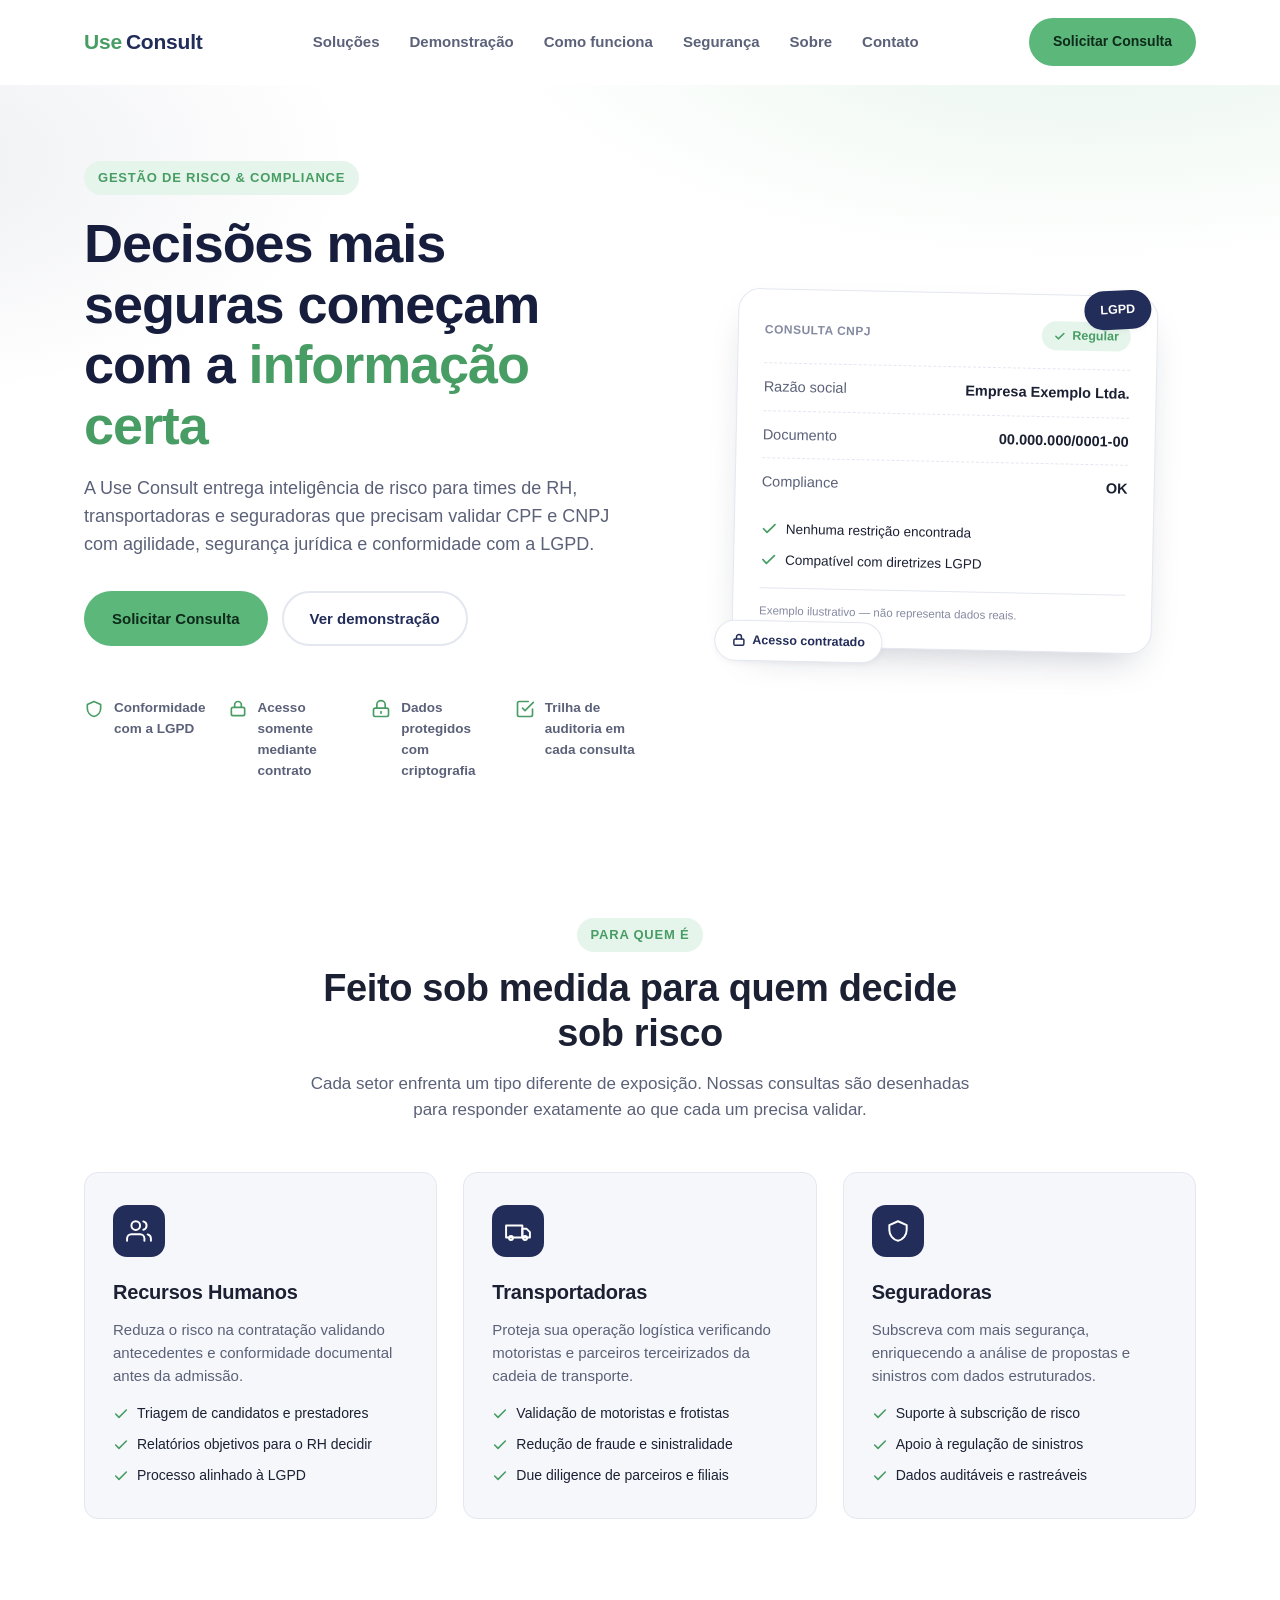
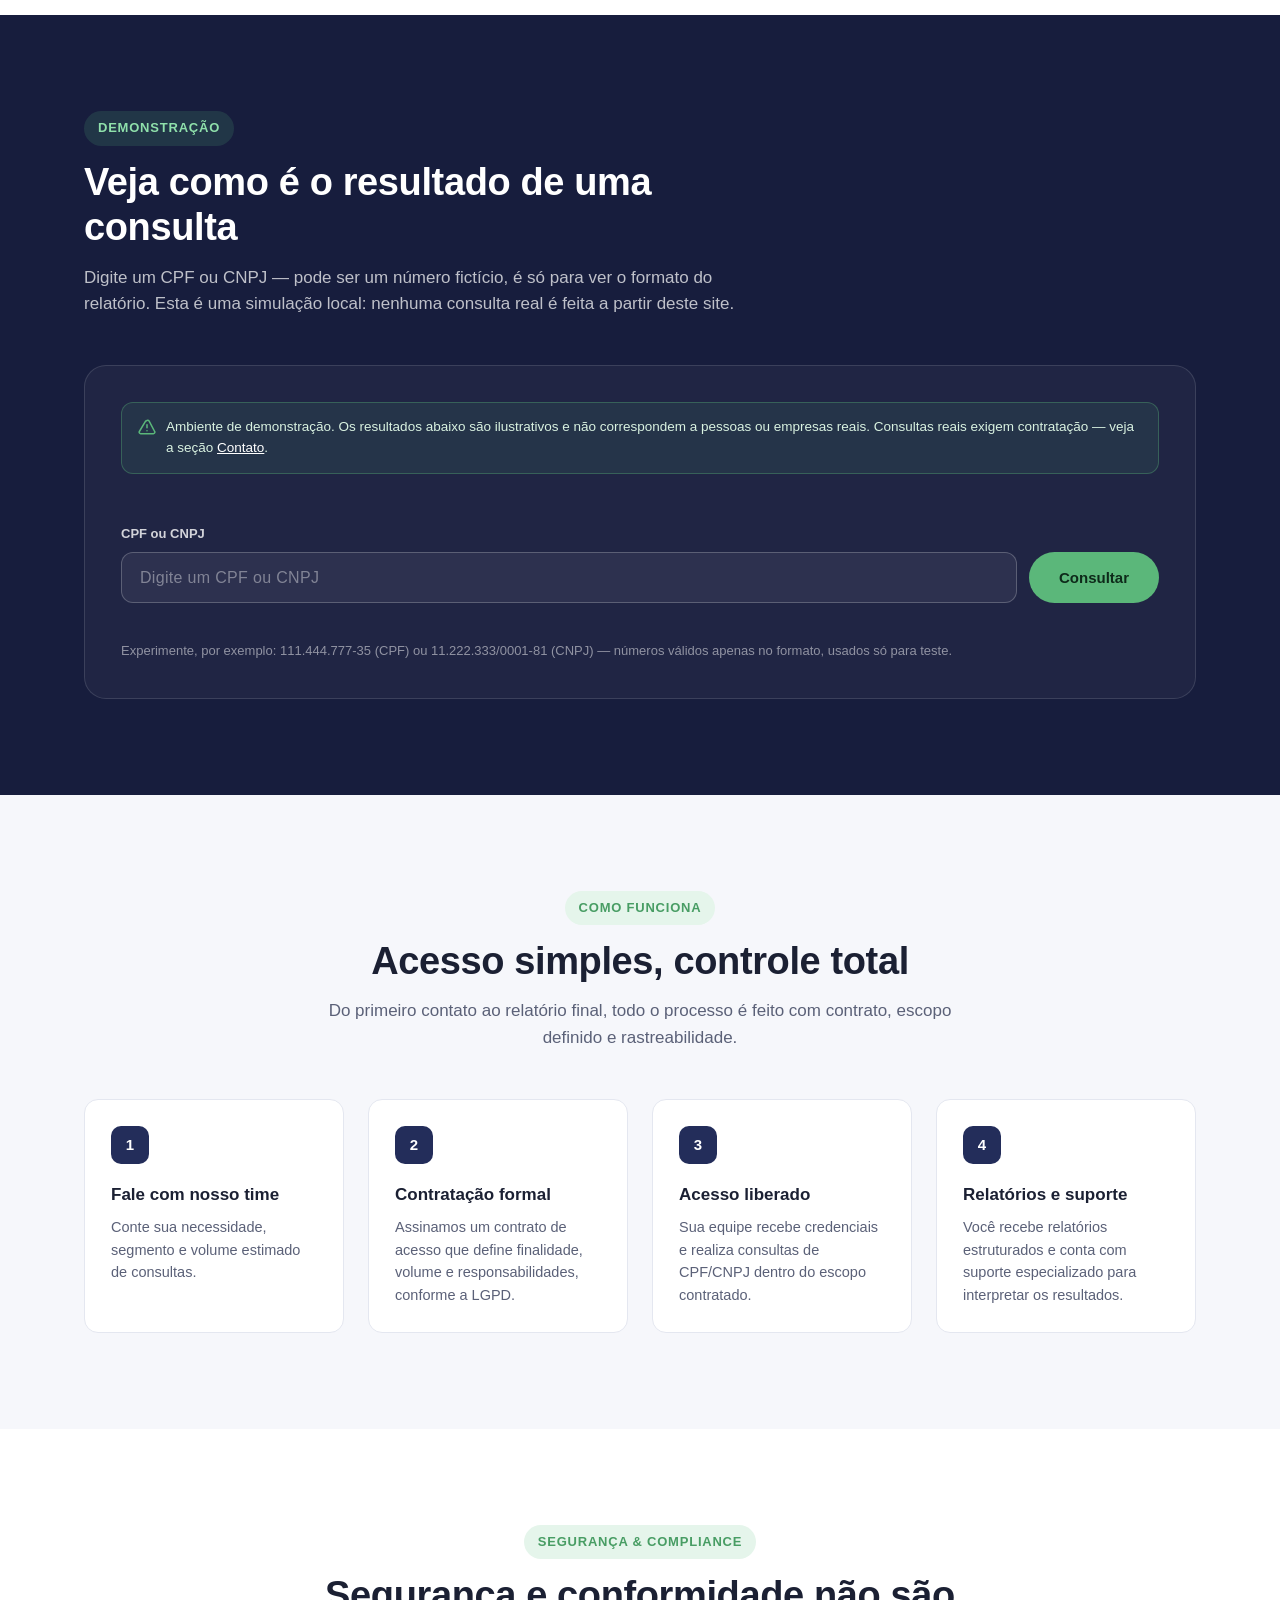
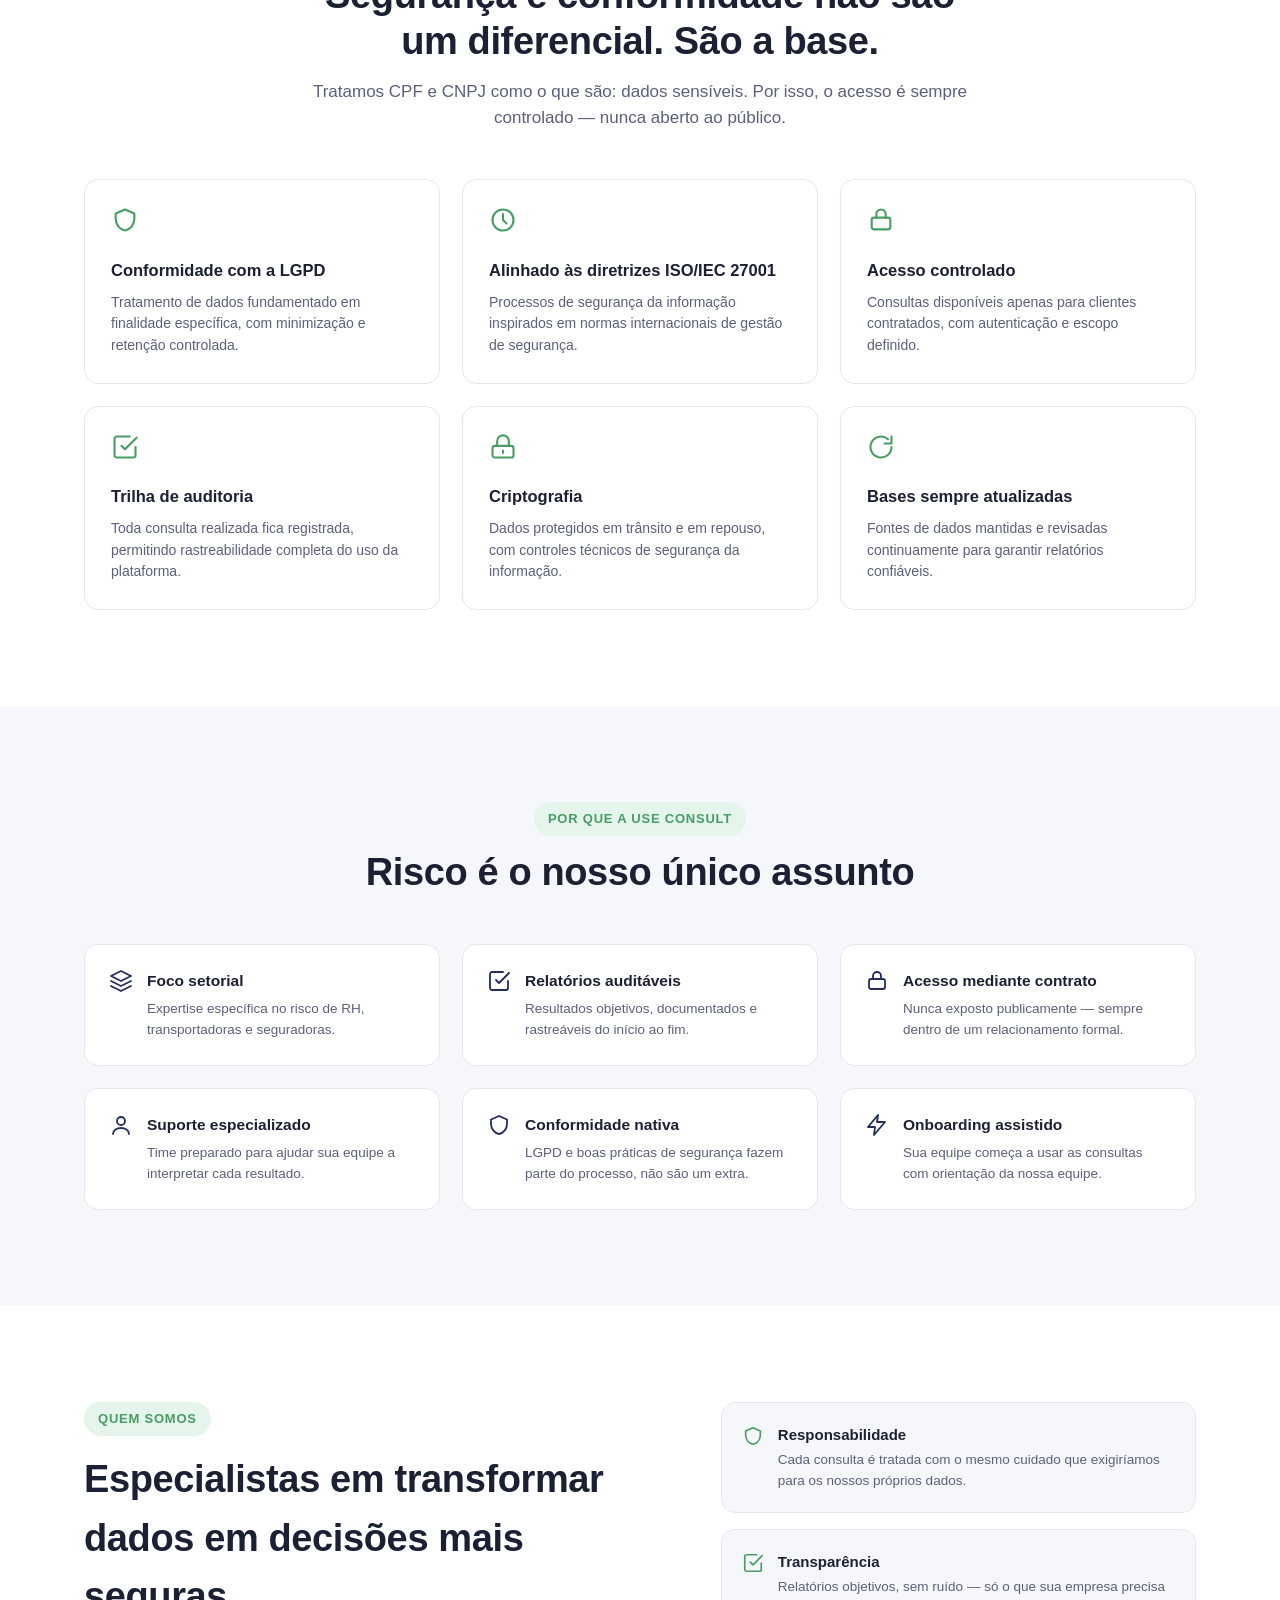
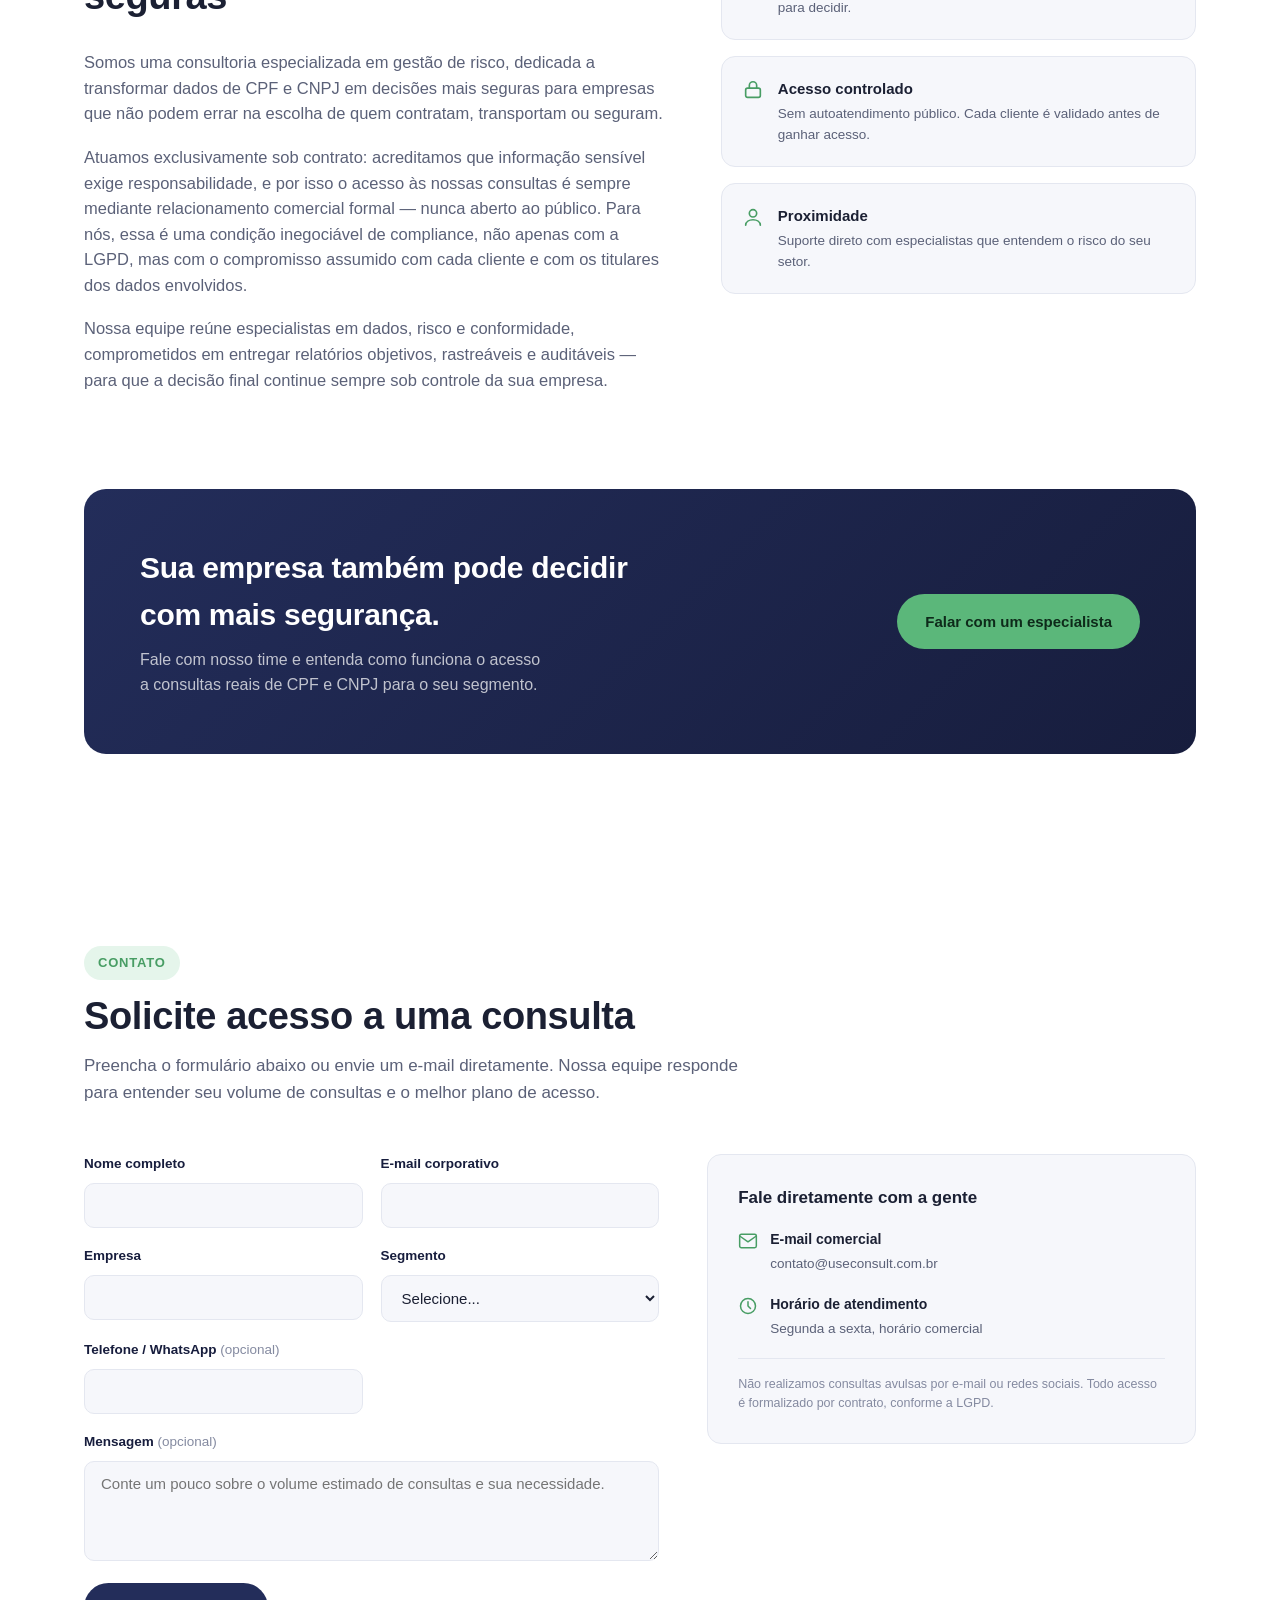
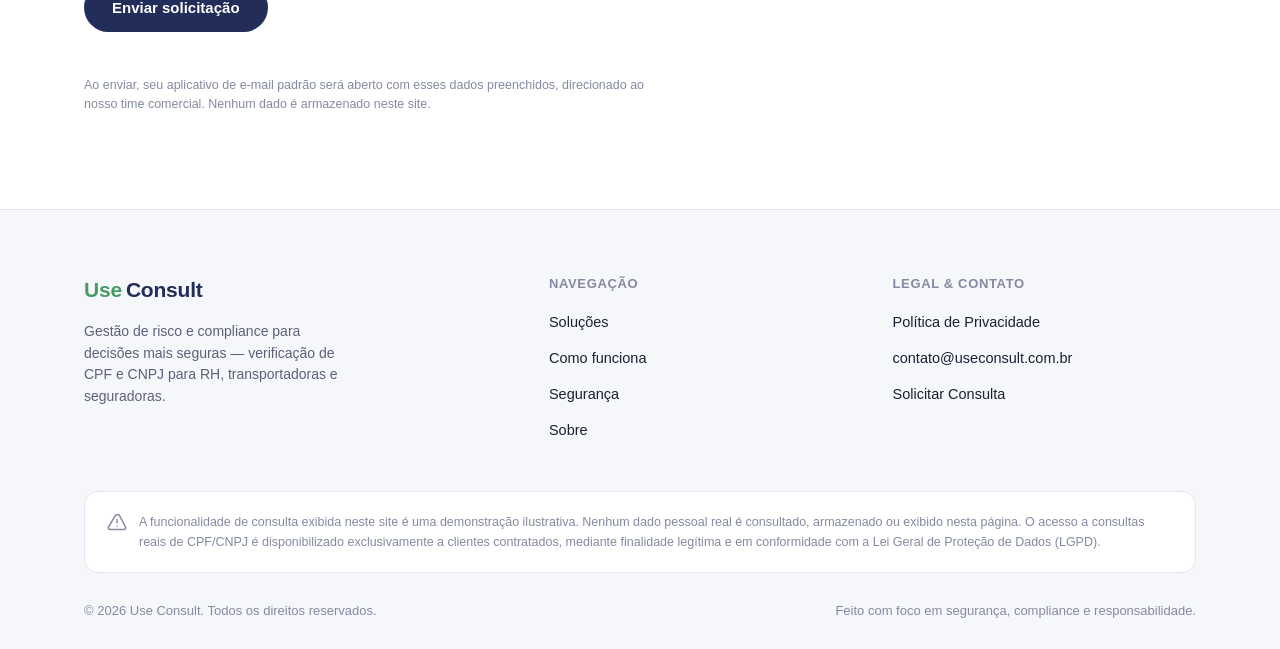
==== index.html @ 25b126d7 "Add Use Consult landing page (risk management / CPF-CNPJ compliance) Institutional landing page for " ====
<!doctype html>
<html lang="pt-BR">
<head>
<meta charset="UTF-8">
<meta name="viewport" content="width=device-width, initial-scale=1">
<title>Use Consult | Gestão de Risco e Compliance para RH, Seguradoras e Transportadoras</title>
<meta name="description" content="Consultoria especializada em gestão de risco: verificação de CPF e CNPJ com compliance e LGPD para Recursos Humanos, seguradoras e transportadoras. Acesso mediante contrato.">
<meta name="robots" content="index, follow">
<meta property="og:type" content="website">
<meta property="og:locale" content="pt_BR">
<meta property="og:site_name" content="Use Consult">
<meta property="og:title" content="Use Consult | Gestão de Risco e Compliance">
<meta property="og:description" content="Verificação de CPF e CNPJ com compliance e LGPD para Recursos Humanos, seguradoras e transportadoras. Acesso mediante contrato.">
<link rel="icon" type="image/svg+xml" href="public/logo.svg">
<link rel="alternate icon" href="public/favicon.ico">
<link rel="apple-touch-icon" href="public/logo.png">
<link rel="stylesheet" href="assets/css/style.css">
<script>
  // Precisa existir antes do <img class="logo-img"> ser parseado (o onerror
  // pode disparar durante o parsing do HTML, antes de assets/js/main.js carregar).
  function handleLogoError(img) {
    var fallback = img.getAttribute("data-fallback");
    if (fallback && !img.getAttribute("data-tried-fallback")) {
      img.setAttribute("data-tried-fallback", "1");
      img.src = fallback;
      return;
    }
    img.style.display = "none";
    var textLogo = img.nextElementSibling;
    if (textLogo) textLogo.style.display = "inline-flex";
  }
</script>
</head>
<body>
<a class="skip-link" href="#main">Pular para o conteúdo</a>

<header class="site-header">
  <div class="container header-inner">
    <a href="#top" class="logo" aria-label="Use Consult — página inicial">
      <img class="logo-img" src="public/logo.svg" alt="Use Consult"
           data-fallback="public/logo.png" onerror="handleLogoError(this)">
      <span class="logo-fallback-text"><span class="logo-text-use">Use</span> <span class="logo-text-consult">Consult</span></span>
    </a>

    <nav id="site-nav" class="site-nav" aria-label="Navegação principal">
      <ul>
        <li><a href="#solucoes">Soluções</a></li>
        <li><a href="#demonstracao">Demonstração</a></li>
        <li><a href="#como-funciona">Como funciona</a></li>
        <li><a href="#seguranca">Segurança</a></li>
        <li><a href="#sobre">Sobre</a></li>
        <li><a href="#contato">Contato</a></li>
      </ul>
    </nav>

    <div class="header-actions">
      <a href="#contato" class="btn btn-primary"><span class="btn-primary-label">Solicitar Consulta</span></a>
      <button class="nav-toggle" id="nav-toggle" aria-label="Abrir menu" aria-expanded="false" aria-controls="site-nav">
        <svg class="icon-open" viewBox="0 0 24 24" fill="none" stroke="currentColor" stroke-width="2" stroke-linecap="round"><path d="M4 6h16M4 12h16M4 18h16"/></svg>
        <svg class="icon-close" viewBox="0 0 24 24" fill="none" stroke="currentColor" stroke-width="2" stroke-linecap="round"><path d="M6 6l12 12M18 6 6 18"/></svg>
      </button>
    </div>
  </div>
</header>

<main id="main">

  <!-- ============================= HERO ============================= -->
  <section class="hero" id="top">
    <div class="container hero-grid">
      <div>
        <span class="eyebrow">Gestão de Risco &amp; Compliance</span>
        <h1>Decisões mais seguras começam com a <em>informação certa</em></h1>
        <p class="lede">A Use Consult entrega inteligência de risco para times de RH, transportadoras e seguradoras que precisam validar CPF e CNPJ com agilidade, segurança jurídica e conformidade com a LGPD.</p>
        <div class="hero-actions">
          <a href="#contato" class="btn btn-primary">Solicitar Consulta</a>
          <a href="#demonstracao" class="btn btn-outline">Ver demonstração</a>
        </div>

        <div class="trust-strip">
          <div class="trust-item">
            <svg viewBox="0 0 24 24" fill="none" stroke="currentColor" stroke-width="2" stroke-linecap="round" stroke-linejoin="round"><path d="M12 3 4 6.5V11c0 4.8 3.2 8.9 8 10 4.8-1.1 8-5.2 8-10V6.5L12 3Z"/></svg>
            <span>Conformidade com a LGPD</span>
          </div>
          <div class="trust-item">
            <svg viewBox="0 0 24 24" fill="none" stroke="currentColor" stroke-width="2" stroke-linecap="round" stroke-linejoin="round"><rect x="4" y="10" width="16" height="10" rx="2"/><path d="M8 10V7a4 4 0 0 1 8 0v3"/></svg>
            <span>Acesso somente mediante contrato</span>
          </div>
          <div class="trust-item">
            <svg viewBox="0 0 24 24" fill="none" stroke="currentColor" stroke-width="2" stroke-linecap="round" stroke-linejoin="round"><rect x="3" y="11" width="18" height="10" rx="2"/><path d="M7 11V7a5 5 0 0 1 10 0v4M12 15v2"/></svg>
            <span>Dados protegidos com criptografia</span>
          </div>
          <div class="trust-item">
            <svg viewBox="0 0 24 24" fill="none" stroke="currentColor" stroke-width="2" stroke-linecap="round" stroke-linejoin="round"><path d="M9 11l3 3L22 4"/><path d="M21 12v7a2 2 0 0 1-2 2H5a2 2 0 0 1-2-2V5a2 2 0 0 1 2-2h11"/></svg>
            <span>Trilha de auditoria em cada consulta</span>
          </div>
        </div>
      </div>

      <div class="hero-visual">
        <div class="mock-card">
          <span class="mock-chip mock-chip--lgpd">LGPD</span>
          <div class="mock-card__head">
            <span class="mock-card__tag">Consulta CNPJ</span>
            <span class="mock-badge">
              <svg viewBox="0 0 24 24" width="12" height="12" fill="none" stroke="currentColor" stroke-width="3" stroke-linecap="round" stroke-linejoin="round"><path d="M20 6 9 17l-5-5"/></svg>
              Regular
            </span>
          </div>
          <div class="mock-card__row"><span>Razão social</span><span>Empresa Exemplo Ltda.</span></div>
          <div class="mock-card__row"><span>Documento</span><span>00.000.000/0001-00</span></div>
          <div class="mock-card__row"><span>Compliance</span><span>OK</span></div>
          <div class="mock-card__checks">
            <div class="mock-check">
              <svg viewBox="0 0 24 24" fill="none" stroke="currentColor" stroke-width="2.4" stroke-linecap="round" stroke-linejoin="round"><path d="M20 6 9 17l-5-5"/></svg>
              Nenhuma restrição encontrada
            </div>
            <div class="mock-check">
              <svg viewBox="0 0 24 24" fill="none" stroke="currentColor" stroke-width="2.4" stroke-linecap="round" stroke-linejoin="round"><path d="M20 6 9 17l-5-5"/></svg>
              Compatível com diretrizes LGPD
            </div>
          </div>
          <div class="mock-card__foot">Exemplo ilustrativo — não representa dados reais.</div>
          <span class="mock-chip mock-chip--lock">
            <svg viewBox="0 0 24 24" fill="none" stroke="currentColor" stroke-width="2.4" stroke-linecap="round" stroke-linejoin="round"><rect x="4" y="10" width="16" height="10" rx="2"/><path d="M8 10V7a4 4 0 0 1 8 0v3"/></svg>
            Acesso contratado
          </span>
        </div>
      </div>
    </div>
  </section>

  <!-- ============================= SEGMENTOS ============================= -->
  <section class="segments section-pad" id="solucoes">
    <div class="container">
      <div class="section-head center reveal">
        <span class="eyebrow">Para quem é</span>
        <h2>Feito sob medida para quem decide sob risco</h2>
        <p>Cada setor enfrenta um tipo diferente de exposição. Nossas consultas são desenhadas para responder exatamente ao que cada um precisa validar.</p>
      </div>

      <div class="segments-grid">
        <article class="segment-card reveal">
          <div class="segment-icon">
            <svg viewBox="0 0 24 24" fill="none" stroke="currentColor" stroke-width="1.8" stroke-linecap="round" stroke-linejoin="round"><path d="M17 21v-2a4 4 0 0 0-4-4H5a4 4 0 0 0-4 4v2"/><circle cx="9" cy="7" r="4"/><path d="M23 21v-2a4 4 0 0 0-3-3.87"/><path d="M16 3.13a4 4 0 0 1 0 7.75"/></svg>
          </div>
          <h3>Recursos Humanos</h3>
          <p>Reduza o risco na contratação validando antecedentes e conformidade documental antes da admissão.</p>
          <ul>
            <li><svg viewBox="0 0 24 24" fill="none" stroke="currentColor" stroke-width="2.4" stroke-linecap="round" stroke-linejoin="round"><path d="M20 6 9 17l-5-5"/></svg>Triagem de candidatos e prestadores</li>
            <li><svg viewBox="0 0 24 24" fill="none" stroke="currentColor" stroke-width="2.4" stroke-linecap="round" stroke-linejoin="round"><path d="M20 6 9 17l-5-5"/></svg>Relatórios objetivos para o RH decidir</li>
            <li><svg viewBox="0 0 24 24" fill="none" stroke="currentColor" stroke-width="2.4" stroke-linecap="round" stroke-linejoin="round"><path d="M20 6 9 17l-5-5"/></svg>Processo alinhado à LGPD</li>
          </ul>
        </article>

        <article class="segment-card reveal">
          <div class="segment-icon">
            <svg viewBox="0 0 24 24" fill="none" stroke="currentColor" stroke-width="1.8" stroke-linecap="round" stroke-linejoin="round"><rect x="1" y="7" width="15" height="11"/><path d="M16 10h4l3 3v5h-7z"/><circle cx="5.5" cy="18.5" r="1.8"/><circle cx="18.5" cy="18.5" r="1.8"/></svg>
          </div>
          <h3>Transportadoras</h3>
          <p>Proteja sua operação logística verificando motoristas e parceiros terceirizados da cadeia de transporte.</p>
          <ul>
            <li><svg viewBox="0 0 24 24" fill="none" stroke="currentColor" stroke-width="2.4" stroke-linecap="round" stroke-linejoin="round"><path d="M20 6 9 17l-5-5"/></svg>Validação de motoristas e frotistas</li>
            <li><svg viewBox="0 0 24 24" fill="none" stroke="currentColor" stroke-width="2.4" stroke-linecap="round" stroke-linejoin="round"><path d="M20 6 9 17l-5-5"/></svg>Redução de fraude e sinistralidade</li>
            <li><svg viewBox="0 0 24 24" fill="none" stroke="currentColor" stroke-width="2.4" stroke-linecap="round" stroke-linejoin="round"><path d="M20 6 9 17l-5-5"/></svg>Due diligence de parceiros e filiais</li>
          </ul>
        </article>

        <article class="segment-card reveal">
          <div class="segment-icon">
            <svg viewBox="0 0 24 24" fill="none" stroke="currentColor" stroke-width="1.8" stroke-linecap="round" stroke-linejoin="round"><path d="M12 3 4 6.5V11c0 4.8 3.2 8.9 8 10 4.8-1.1 8-5.2 8-10V6.5L12 3Z"/></svg>
          </div>
          <h3>Seguradoras</h3>
          <p>Subscreva com mais segurança, enriquecendo a análise de propostas e sinistros com dados estruturados.</p>
          <ul>
            <li><svg viewBox="0 0 24 24" fill="none" stroke="currentColor" stroke-width="2.4" stroke-linecap="round" stroke-linejoin="round"><path d="M20 6 9 17l-5-5"/></svg>Suporte à subscrição de risco</li>
            <li><svg viewBox="0 0 24 24" fill="none" stroke="currentColor" stroke-width="2.4" stroke-linecap="round" stroke-linejoin="round"><path d="M20 6 9 17l-5-5"/></svg>Apoio à regulação de sinistros</li>
            <li><svg viewBox="0 0 24 24" fill="none" stroke="currentColor" stroke-width="2.4" stroke-linecap="round" stroke-linejoin="round"><path d="M20 6 9 17l-5-5"/></svg>Dados auditáveis e rastreáveis</li>
          </ul>
        </article>
      </div>
    </div>
  </section>

  <!-- ============================= DEMONSTRAÇÃO ============================= -->
  <section class="demo section-pad" id="demonstracao">
    <div class="container">
      <div class="section-head reveal">
        <span class="eyebrow">Demonstração</span>
        <h2>Veja como é o resultado de uma consulta</h2>
        <p>Digite um CPF ou CNPJ — pode ser um número fictício, é só para ver o formato do relatório. Esta é uma simulação local: nenhuma consulta real é feita a partir deste site.</p>
      </div>

      <div class="demo-panel reveal">
        <div class="demo-banner">
          <svg viewBox="0 0 24 24" fill="none" stroke="currentColor" stroke-width="2" stroke-linecap="round" stroke-linejoin="round"><path d="M12 9v4M12 17h.01"/><path d="M10.3 3.86 1.82 18a2 2 0 0 0 1.71 3h16.94a2 2 0 0 0 1.71-3L14.7 3.86a2 2 0 0 0-3.4 0Z"/></svg>
          <span>Ambiente de demonstração. Os resultados abaixo são ilustrativos e não correspondem a pessoas ou empresas reais. Consultas reais exigem contratação — veja a seção <a href="#contato" style="color:#fff;text-decoration:underline;">Contato</a>.</span>
        </div>

        <form class="demo-form" id="demo-form" novalidate>
          <div class="demo-field" style="flex:1 1 100%;">
            <label for="demo-input">CPF ou CNPJ</label>
            <div class="demo-input-row">
              <input type="text" id="demo-input" name="documento" inputmode="numeric" autocomplete="off"
                     placeholder="Digite um CPF ou CNPJ" maxlength="18" aria-describedby="demo-error">
              <button type="submit" class="btn btn-primary">Consultar</button>
            </div>
            <p class="demo-error" id="demo-error" role="alert"></p>
            <p class="demo-hint">Experimente, por exemplo: 111.444.777-35 (CPF) ou 11.222.333/0001-81 (CNPJ) — números válidos apenas no formato, usados só para teste.</p>
          </div>
        </form>

        <div class="demo-result" id="demo-result" aria-live="polite"></div>
      </div>
    </div>
  </section>

  <!-- ============================= COMO FUNCIONA ============================= -->
  <section class="how section-pad" id="como-funciona">
    <div class="container">
      <div class="section-head center reveal">
        <span class="eyebrow">Como funciona</span>
        <h2>Acesso simples, controle total</h2>
        <p>Do primeiro contato ao relatório final, todo o processo é feito com contrato, escopo definido e rastreabilidade.</p>
      </div>

      <div class="how-grid">
        <div class="how-step reveal">
          <div class="how-step__num">1</div>
          <h3>Fale com nosso time</h3>
          <p>Conte sua necessidade, segmento e volume estimado de consultas.</p>
        </div>
        <div class="how-step reveal">
          <div class="how-step__num">2</div>
          <h3>Contratação formal</h3>
          <p>Assinamos um contrato de acesso que define finalidade, volume e responsabilidades, conforme a LGPD.</p>
        </div>
        <div class="how-step reveal">
          <div class="how-step__num">3</div>
          <h3>Acesso liberado</h3>
          <p>Sua equipe recebe credenciais e realiza consultas de CPF/CNPJ dentro do escopo contratado.</p>
        </div>
        <div class="how-step reveal">
          <div class="how-step__num">4</div>
          <h3>Relatórios e suporte</h3>
          <p>Você recebe relatórios estruturados e conta com suporte especializado para interpretar os resultados.</p>
        </div>
      </div>
    </div>
  </section>

  <!-- ============================= SEGURANÇA ============================= -->
  <section class="section-pad" id="seguranca">
    <div class="container">
      <div class="section-head center reveal">
        <span class="eyebrow">Segurança &amp; Compliance</span>
        <h2>Segurança e conformidade não são um diferencial. São a base.</h2>
        <p>Tratamos CPF e CNPJ como o que são: dados sensíveis. Por isso, o acesso é sempre controlado — nunca aberto ao público.</p>
      </div>

      <div class="security-grid">
        <div class="security-card reveal">
          <svg viewBox="0 0 24 24" fill="none" stroke="currentColor" stroke-width="1.8" stroke-linecap="round" stroke-linejoin="round"><path d="M12 3 4 6.5V11c0 4.8 3.2 8.9 8 10 4.8-1.1 8-5.2 8-10V6.5L12 3Z"/></svg>
          <h3>Conformidade com a LGPD</h3>
          <p>Tratamento de dados fundamentado em finalidade específica, com minimização e retenção controlada.</p>
        </div>
        <div class="security-card reveal">
          <svg viewBox="0 0 24 24" fill="none" stroke="currentColor" stroke-width="1.8" stroke-linecap="round" stroke-linejoin="round"><circle cx="12" cy="12" r="9"/><path d="M12 7v5l3 3"/></svg>
          <h3>Alinhado às diretrizes ISO/IEC 27001</h3>
          <p>Processos de segurança da informação inspirados em normas internacionais de gestão de segurança.</p>
        </div>
        <div class="security-card reveal">
          <svg viewBox="0 0 24 24" fill="none" stroke="currentColor" stroke-width="1.8" stroke-linecap="round" stroke-linejoin="round"><rect x="4" y="10" width="16" height="10" rx="2"/><path d="M8 10V7a4 4 0 0 1 8 0v3"/></svg>
          <h3>Acesso controlado</h3>
          <p>Consultas disponíveis apenas para clientes contratados, com autenticação e escopo definido.</p>
        </div>
        <div class="security-card reveal">
          <svg viewBox="0 0 24 24" fill="none" stroke="currentColor" stroke-width="1.8" stroke-linecap="round" stroke-linejoin="round"><path d="M9 11l3 3L22 4"/><path d="M21 12v7a2 2 0 0 1-2 2H5a2 2 0 0 1-2-2V5a2 2 0 0 1 2-2h11"/></svg>
          <h3>Trilha de auditoria</h3>
          <p>Toda consulta realizada fica registrada, permitindo rastreabilidade completa do uso da plataforma.</p>
        </div>
        <div class="security-card reveal">
          <svg viewBox="0 0 24 24" fill="none" stroke="currentColor" stroke-width="1.8" stroke-linecap="round" stroke-linejoin="round"><rect x="3" y="11" width="18" height="10" rx="2"/><path d="M7 11V7a5 5 0 0 1 10 0v4M12 15v2"/></svg>
          <h3>Criptografia</h3>
          <p>Dados protegidos em trânsito e em repouso, com controles técnicos de segurança da informação.</p>
        </div>
        <div class="security-card reveal">
          <svg viewBox="0 0 24 24" fill="none" stroke="currentColor" stroke-width="1.8" stroke-linecap="round" stroke-linejoin="round"><path d="M21 12a9 9 0 1 1-3-6.7"/><path d="M21 3v6h-6"/></svg>
          <h3>Bases sempre atualizadas</h3>
          <p>Fontes de dados mantidas e revisadas continuamente para garantir relatórios confiáveis.</p>
        </div>
      </div>
    </div>
  </section>

  <!-- ============================= DIFERENCIAIS ============================= -->
  <section class="why section-pad" id="diferenciais">
    <div class="container">
      <div class="section-head center reveal">
        <span class="eyebrow">Por que a Use Consult</span>
        <h2>Risco é o nosso único assunto</h2>
      </div>

      <div class="why-grid">
        <div class="why-card reveal">
          <svg viewBox="0 0 24 24" fill="none" stroke="currentColor" stroke-width="1.8" stroke-linecap="round" stroke-linejoin="round"><path d="M12 2 2 7l10 5 10-5-10-5Z"/><path d="M2 17l10 5 10-5M2 12l10 5 10-5"/></svg>
          <div><h3>Foco setorial</h3><p>Expertise específica no risco de RH, transportadoras e seguradoras.</p></div>
        </div>
        <div class="why-card reveal">
          <svg viewBox="0 0 24 24" fill="none" stroke="currentColor" stroke-width="1.8" stroke-linecap="round" stroke-linejoin="round"><path d="M9 11l3 3L22 4"/><path d="M21 12v7a2 2 0 0 1-2 2H5a2 2 0 0 1-2-2V5a2 2 0 0 1 2-2h11"/></svg>
          <div><h3>Relatórios auditáveis</h3><p>Resultados objetivos, documentados e rastreáveis do início ao fim.</p></div>
        </div>
        <div class="why-card reveal">
          <svg viewBox="0 0 24 24" fill="none" stroke="currentColor" stroke-width="1.8" stroke-linecap="round" stroke-linejoin="round"><rect x="4" y="10" width="16" height="10" rx="2"/><path d="M8 10V7a4 4 0 0 1 8 0v3"/></svg>
          <div><h3>Acesso mediante contrato</h3><p>Nunca exposto publicamente — sempre dentro de um relacionamento formal.</p></div>
        </div>
        <div class="why-card reveal">
          <svg viewBox="0 0 24 24" fill="none" stroke="currentColor" stroke-width="1.8" stroke-linecap="round" stroke-linejoin="round"><circle cx="12" cy="8" r="4"/><path d="M4 21c0-4 4-6 8-6s8 2 8 6"/></svg>
          <div><h3>Suporte especializado</h3><p>Time preparado para ajudar sua equipe a interpretar cada resultado.</p></div>
        </div>
        <div class="why-card reveal">
          <svg viewBox="0 0 24 24" fill="none" stroke="currentColor" stroke-width="1.8" stroke-linecap="round" stroke-linejoin="round"><path d="M12 3 4 6.5V11c0 4.8 3.2 8.9 8 10 4.8-1.1 8-5.2 8-10V6.5L12 3Z"/></svg>
          <div><h3>Conformidade nativa</h3><p>LGPD e boas práticas de segurança fazem parte do processo, não são um extra.</p></div>
        </div>
        <div class="why-card reveal">
          <svg viewBox="0 0 24 24" fill="none" stroke="currentColor" stroke-width="1.8" stroke-linecap="round" stroke-linejoin="round"><path d="M13 2 3 14h7l-1 8 11-13h-8l1-7Z"/></svg>
          <div><h3>Onboarding assistido</h3><p>Sua equipe começa a usar as consultas com orientação da nossa equipe.</p></div>
        </div>
      </div>
    </div>
  </section>

  <!-- ============================= QUEM SOMOS ============================= -->
  <section class="section-pad" id="sobre">
    <div class="container about-grid">
      <div class="reveal">
        <span class="eyebrow">Quem somos</span>
        <h2 style="font-size:clamp(28px,3.4vw,38px);margin:14px 0 24px;letter-spacing:-0.01em;">Especialistas em transformar dados em decisões mais seguras</h2>
        <div class="about-copy">
          <p>Somos uma consultoria especializada em gestão de risco, dedicada a transformar dados de CPF e CNPJ em decisões mais seguras para empresas que não podem errar na escolha de quem contratam, transportam ou seguram.</p>
          <p>Atuamos exclusivamente sob contrato: acreditamos que informação sensível exige responsabilidade, e por isso o acesso às nossas consultas é sempre mediante relacionamento comercial formal — nunca aberto ao público. Para nós, essa é uma condição inegociável de compliance, não apenas com a LGPD, mas com o compromisso assumido com cada cliente e com os titulares dos dados envolvidos.</p>
          <p>Nossa equipe reúne especialistas em dados, risco e conformidade, comprometidos em entregar relatórios objetivos, rastreáveis e auditáveis — para que a decisão final continue sempre sob controle da sua empresa.</p>
        </div>
      </div>

      <div class="about-values reveal">
        <div class="value-item">
          <svg viewBox="0 0 24 24" fill="none" stroke="currentColor" stroke-width="1.8" stroke-linecap="round" stroke-linejoin="round"><path d="M12 3 4 6.5V11c0 4.8 3.2 8.9 8 10 4.8-1.1 8-5.2 8-10V6.5L12 3Z"/></svg>
          <div><h4>Responsabilidade</h4><p>Cada consulta é tratada com o mesmo cuidado que exigiríamos para os nossos próprios dados.</p></div>
        </div>
        <div class="value-item">
          <svg viewBox="0 0 24 24" fill="none" stroke="currentColor" stroke-width="1.8" stroke-linecap="round" stroke-linejoin="round"><path d="M9 11l3 3L22 4"/><path d="M21 12v7a2 2 0 0 1-2 2H5a2 2 0 0 1-2-2V5a2 2 0 0 1 2-2h11"/></svg>
          <div><h4>Transparência</h4><p>Relatórios objetivos, sem ruído — só o que sua empresa precisa para decidir.</p></div>
        </div>
        <div class="value-item">
          <svg viewBox="0 0 24 24" fill="none" stroke="currentColor" stroke-width="1.8" stroke-linecap="round" stroke-linejoin="round"><rect x="4" y="10" width="16" height="10" rx="2"/><path d="M8 10V7a4 4 0 0 1 8 0v3"/></svg>
          <div><h4>Acesso controlado</h4><p>Sem autoatendimento público. Cada cliente é validado antes de ganhar acesso.</p></div>
        </div>
        <div class="value-item">
          <svg viewBox="0 0 24 24" fill="none" stroke="currentColor" stroke-width="1.8" stroke-linecap="round" stroke-linejoin="round"><circle cx="12" cy="8" r="4"/><path d="M4 21c0-4 4-6 8-6s8 2 8 6"/></svg>
          <div><h4>Proximidade</h4><p>Suporte direto com especialistas que entendem o risco do seu setor.</p></div>
        </div>
      </div>
    </div>
  </section>

  <!-- ============================= CTA BANNER ============================= -->
  <section class="section-pad" style="padding-top:0;">
    <div class="cta-banner reveal">
      <div>
        <h2>Sua empresa também pode decidir com mais segurança.</h2>
        <p>Fale com nosso time e entenda como funciona o acesso a consultas reais de CPF e CNPJ para o seu segmento.</p>
      </div>
      <a href="#contato" class="btn btn-primary">Falar com um especialista</a>
    </div>
  </section>

  <!-- ============================= CONTATO ============================= -->
  <section class="section-pad" id="contato">
    <div class="container">
      <div class="section-head reveal">
        <span class="eyebrow">Contato</span>
        <h2>Solicite acesso a uma consulta</h2>
        <p>Preencha o formulário abaixo ou envie um e-mail diretamente. Nossa equipe responde para entender seu volume de consultas e o melhor plano de acesso.</p>
      </div>

      <div class="contact-grid">
        <form class="contact-form reveal" id="contact-form" novalidate>
          <div class="form-grid">
            <div class="field">
              <label for="f-nome">Nome completo</label>
              <input type="text" id="f-nome" name="nome" required autocomplete="name">
            </div>
            <div class="field">
              <label for="f-email">E-mail corporativo</label>
              <input type="email" id="f-email" name="email" required autocomplete="email">
            </div>
            <div class="field">
              <label for="f-empresa">Empresa</label>
              <input type="text" id="f-empresa" name="empresa" required autocomplete="organization">
            </div>
            <div class="field">
              <label for="f-segmento">Segmento</label>
              <select id="f-segmento" name="segmento" required>
                <option value="">Selecione...</option>
                <option>Recursos Humanos</option>
                <option>Transportadora</option>
                <option>Seguradora</option>
                <option>Outro</option>
              </select>
            </div>
            <div class="field">
              <label for="f-telefone">Telefone / WhatsApp <span class="opt">(opcional)</span></label>
              <input type="tel" id="f-telefone" name="telefone" autocomplete="tel">
            </div>
            <div class="field full">
              <label for="f-mensagem">Mensagem <span class="opt">(opcional)</span></label>
              <textarea id="f-mensagem" name="mensagem" placeholder="Conte um pouco sobre o volume estimado de consultas e sua necessidade."></textarea>
            </div>
          </div>

          <button type="submit" class="btn btn-navy" style="margin-top:22px;">Enviar solicitação</button>
          <p class="form-status" id="contact-status" role="status"></p>
          <p class="form-note">Ao enviar, seu aplicativo de e-mail padrão será aberto com esses dados preenchidos, direcionado ao nosso time comercial. Nenhum dado é armazenado neste site.</p>
        </form>

        <aside class="contact-side reveal">
          <h3>Fale diretamente com a gente</h3>
          <div class="contact-line">
            <svg viewBox="0 0 24 24" fill="none" stroke="currentColor" stroke-width="1.8" stroke-linecap="round" stroke-linejoin="round"><rect x="2" y="4" width="20" height="16" rx="2"/><path d="m22 6-10 7L2 6"/></svg>
            <div>
              <strong>E-mail comercial</strong>
              <span><a data-contact-email href="#">contato@useconsult.com.br</a></span>
            </div>
          </div>
          <div class="contact-line">
            <svg viewBox="0 0 24 24" fill="none" stroke="currentColor" stroke-width="1.8" stroke-linecap="round" stroke-linejoin="round"><circle cx="12" cy="12" r="9"/><path d="M12 7v5l3 3"/></svg>
            <div>
              <strong>Horário de atendimento</strong>
              <span>Segunda a sexta, horário comercial</span>
            </div>
          </div>
          <p class="note">Não realizamos consultas avulsas por e-mail ou redes sociais. Todo acesso é formalizado por contrato, conforme a LGPD.</p>
        </aside>
      </div>
    </div>
  </section>

</main>

<footer class="site-footer">
  <div class="container">
    <div class="footer-grid">
      <div class="footer-brand">
        <a href="#top" class="logo" aria-label="Use Consult">
          <img class="logo-img" src="public/logo.svg" alt="Use Consult"
               data-fallback="public/logo.png" onerror="handleLogoError(this)">
          <span class="logo-fallback-text"><span class="logo-text-use">Use</span> <span class="logo-text-consult">Consult</span></span>
        </a>
        <p>Gestão de risco e compliance para decisões mais seguras — verificação de CPF e CNPJ para RH, transportadoras e seguradoras.</p>
      </div>
      <div class="footer-col">
        <h4>Navegação</h4>
        <ul>
          <li><a href="#solucoes">Soluções</a></li>
          <li><a href="#como-funciona">Como funciona</a></li>
          <li><a href="#seguranca">Segurança</a></li>
          <li><a href="#sobre">Sobre</a></li>
        </ul>
      </div>
      <div class="footer-col">
        <h4>Legal &amp; Contato</h4>
        <ul>
          <li><a href="privacidade.html">Política de Privacidade</a></li>
          <li><a data-contact-email href="#">contato@useconsult.com.br</a></li>
          <li><a href="#contato">Solicitar Consulta</a></li>
        </ul>
      </div>
    </div>

    <div class="footer-disclaimer">
      <svg viewBox="0 0 24 24" fill="none" stroke="currentColor" stroke-width="1.8" stroke-linecap="round" stroke-linejoin="round"><path d="M12 9v4M12 17h.01"/><path d="M10.3 3.86 1.82 18a2 2 0 0 0 1.71 3h16.94a2 2 0 0 0 1.71-3L14.7 3.86a2 2 0 0 0-3.4 0Z"/></svg>
      <span>A funcionalidade de consulta exibida neste site é uma demonstração ilustrativa. Nenhum dado pessoal real é consultado, armazenado ou exibido nesta página. O acesso a consultas reais de CPF/CNPJ é disponibilizado exclusivamente a clientes contratados, mediante finalidade legítima e em conformidade com a Lei Geral de Proteção de Dados (LGPD).</span>
    </div>

    <div class="footer-bottom">
      <span>© <span id="year"></span> Use Consult. Todos os direitos reservados.</span>
      <span>Feito com foco em segurança, compliance e responsabilidade.</span>
    </div>
  </div>
</footer>

<script>document.getElementById("year").textContent = new Date().getFullYear();</script>
<script src="assets/js/main.js"></script>
</body>
</html>
---- assets/css/style.css ----
/* ==========================================================================
   Use Consult — Design tokens
   ========================================================================== */
:root {
  --navy-900: #171d3d;
  --navy-800: #1c2449;
  --navy: #232d5a;
  --navy-600: #384280;
  --navy-100: #e7e9f4;
  --navy-50: #f2f3fa;

  --green: #5bb77a;
  --green-600: #489d64;
  --green-100: #e5f5eb;

  --ink: #1b2033;
  --muted: #5b6178;
  --muted-2: #848aa0;
  --bg: #ffffff;
  --bg-alt: #f6f7fb;
  --border: #e4e7f0;

  --danger: #c0392b;
  --danger-bg: #fdecea;

  --radius-sm: 8px;
  --radius: 14px;
  --radius-lg: 22px;
  --shadow-sm: 0 2px 10px -4px rgba(23, 29, 61, 0.12);
  --shadow: 0 18px 40px -18px rgba(23, 29, 61, 0.28);
  --container: 1160px;
  --font: -apple-system, BlinkMacSystemFont, "Segoe UI", Roboto, Helvetica, Arial, sans-serif;
}

/* ==========================================================================
   Reset & base
   ========================================================================== */
*, *::before, *::after { box-sizing: border-box; }
html { scroll-behavior: smooth; }
@media (prefers-reduced-motion: reduce) {
  html { scroll-behavior: auto; }
  *, *::before, *::after { animation-duration: 0.001ms !important; animation-iteration-count: 1 !important; transition-duration: 0.001ms !important; scroll-behavior: auto !important; }
}

body {
  margin: 0;
  font-family: var(--font);
  color: var(--ink);
  background: var(--bg);
  line-height: 1.55;
  -webkit-font-smoothing: antialiased;
}

img { max-width: 100%; display: block; }
a { color: inherit; text-decoration: none; }
ul { list-style: none; margin: 0; padding: 0; }
h1, h2, h3, h4, p { margin: 0; }
button, input, select, textarea { font-family: inherit; font-size: inherit; color: inherit; }
button { cursor: pointer; }

.container {
  width: 100%;
  max-width: var(--container);
  margin: 0 auto;
  padding: 0 24px;
}

.skip-link {
  position: absolute;
  left: -999px;
  top: 0;
  background: var(--navy);
  color: #fff;
  padding: 12px 18px;
  z-index: 1000;
  border-radius: 0 0 8px 0;
}
.skip-link:focus { left: 0; }

:focus-visible {
  outline: 3px solid var(--green);
  outline-offset: 2px;
}

section { position: relative; }
.section-pad { padding: 96px 0; }
@media (max-width: 720px) { .section-pad { padding: 64px 0; } }

.eyebrow {
  display: inline-flex;
  align-items: center;
  gap: 8px;
  font-size: 13px;
  font-weight: 700;
  letter-spacing: 0.06em;
  text-transform: uppercase;
  color: var(--green-600);
  background: var(--green-100);
  padding: 7px 14px;
  border-radius: 999px;
}

.section-head { max-width: 680px; margin: 0 0 48px; }
.section-head.center { margin-left: auto; margin-right: auto; text-align: center; }
.section-head h2 { font-size: clamp(28px, 3.4vw, 38px); line-height: 1.2; margin-top: 14px; letter-spacing: -0.01em; }
.section-head p { margin-top: 14px; color: var(--muted); font-size: 17px; }

.reveal { opacity: 0; transform: translateY(18px); transition: opacity .6s ease, transform .6s ease; }
.reveal.is-visible { opacity: 1; transform: none; }

/* ==========================================================================
   Buttons
   ========================================================================== */
.btn {
  display: inline-flex;
  align-items: center;
  justify-content: center;
  gap: 8px;
  padding: 14px 26px;
  border-radius: 999px;
  font-weight: 700;
  font-size: 15px;
  border: 2px solid transparent;
  transition: transform .15s ease, box-shadow .15s ease, background-color .15s ease, color .15s ease, border-color .15s ease;
  white-space: nowrap;
}
.btn-primary { background: var(--green); color: #0e2a1a; }
.btn-primary:hover { background: var(--green-600); transform: translateY(-1px); box-shadow: 0 12px 24px -10px rgba(91,183,122,0.55); }
.btn-outline { background: transparent; border-color: rgba(255,255,255,0.35); color: inherit; }
.btn-outline:hover { border-color: currentColor; }
.btn-navy { background: var(--navy); color: #fff; }
.btn-navy:hover { background: var(--navy-800); transform: translateY(-1px); }
.btn-block { width: 100%; }
.btn[disabled] { opacity: 0.65; cursor: not-allowed; transform: none !important; }

/* ==========================================================================
   Header
   ========================================================================== */
.site-header {
  position: sticky;
  top: 0;
  z-index: 100;
  border-bottom: 1px solid transparent;
  transition: border-color .2s ease;
}
/* O blur fica num ::before (não em .site-header direto) porque
   backdrop-filter/transform num elemento vira "containing block" para
   descendentes position:fixed — isso travava o menu mobile (#site-nav)
   dentro da altura do header em vez de cobrir a tela toda. */
.site-header::before {
  content: "";
  position: absolute;
  inset: 0;
  z-index: -1;
  background: rgba(255,255,255,0.92);
  backdrop-filter: saturate(180%) blur(10px);
  box-shadow: 0 2px 10px -4px rgba(23, 29, 61, 0.12);
  opacity: 0;
  transition: opacity .2s ease;
}
.site-header.is-scrolled::before { opacity: 1; }
.site-header:not(.is-scrolled) { background: #fff; }

.header-inner {
  display: flex;
  align-items: center;
  justify-content: space-between;
  gap: 24px;
  height: 84px;
}

.logo { display: flex; align-items: center; gap: 10px; font-weight: 800; font-size: 21px; letter-spacing: -0.01em; flex-shrink: 0; }
.logo-img { height: 34px; width: auto; }
.logo-fallback-text { display: none; align-items: center; gap: 4px; }
.logo-text-use { color: var(--green-600); }
.logo-text-consult { color: var(--navy); }
.site-footer .logo-text-consult { color: var(--navy); }

.site-nav ul { display: flex; align-items: center; gap: 30px; }
.site-nav a { font-weight: 600; font-size: 15px; color: var(--muted); transition: color .15s ease; }
.site-nav a:hover { color: var(--navy); }

.header-actions { display: flex; align-items: center; gap: 14px; }
.header-actions .btn { padding: 11px 22px; font-size: 14px; }

.nav-toggle {
  display: none;
  width: 42px; height: 42px;
  border-radius: 10px;
  border: 1px solid var(--border);
  background: #fff;
  align-items: center;
  justify-content: center;
}
.nav-toggle svg { width: 20px; height: 20px; }
.nav-toggle .icon-close { display: none; }
.nav-toggle[aria-expanded="true"] .icon-open { display: none; }
.nav-toggle[aria-expanded="true"] .icon-close { display: block; }

@media (max-width: 900px) {
  .site-nav {
    position: fixed;
    z-index: 99;
    inset: 84px 0 0 0;
    background: #fff;
    padding: 28px 24px;
    transform: translateY(-8px);
    opacity: 0;
    pointer-events: none;
    transition: opacity .18s ease, transform .18s ease;
    overflow-y: auto;
  }
  .site-nav.is-open { opacity: 1; transform: none; pointer-events: auto; }
  .site-nav ul { flex-direction: column; align-items: flex-start; gap: 4px; }
  .site-nav a { display: block; padding: 14px 6px; width: 100%; font-size: 17px; border-bottom: 1px solid var(--border); }
  .header-actions .btn-primary-label { display: none; }
  .nav-toggle { display: inline-flex; }
}
@media (min-width: 901px) {
  .nav-toggle { display: none; }
}

/* ==========================================================================
   Hero
   ========================================================================== */
.hero {
  padding: 76px 0 40px;
  background:
    radial-gradient(1000px 420px at 85% -10%, rgba(91,183,122,0.14), transparent 60%),
    radial-gradient(800px 400px at -10% 10%, rgba(35,45,90,0.08), transparent 60%);
}
.hero-grid {
  display: grid;
  grid-template-columns: 1.05fr 0.95fr;
  gap: 56px;
  align-items: center;
}
@media (max-width: 960px) {
  .hero-grid { grid-template-columns: 1fr; }
}

.hero h1 {
  font-size: clamp(34px, 4.6vw, 54px);
  line-height: 1.12;
  letter-spacing: -0.02em;
  margin-top: 18px;
  color: var(--navy-900);
}
.hero h1 em { color: var(--green-600); font-style: normal; }
.hero .lede { margin-top: 20px; font-size: 18px; color: var(--muted); max-width: 54ch; }
.hero-actions { display: flex; flex-wrap: wrap; gap: 14px; margin-top: 32px; }
.hero-actions .btn-outline { border-color: var(--border); color: var(--navy); }
.hero-actions .btn-outline:hover { border-color: var(--navy); }

.trust-strip { margin-top: 52px; display: grid; grid-template-columns: repeat(4, 1fr); gap: 20px; }
@media (max-width: 760px) { .trust-strip { grid-template-columns: repeat(2, 1fr); } }
.trust-item { display: flex; align-items: flex-start; gap: 10px; font-size: 13.5px; color: var(--muted); font-weight: 600; }
.trust-item svg { width: 20px; height: 20px; flex-shrink: 0; color: var(--green-600); margin-top: 1px; }

/* Hero mock card */
.hero-visual { position: relative; }
.mock-card {
  background: #fff;
  border: 1px solid var(--border);
  border-radius: var(--radius-lg);
  box-shadow: var(--shadow);
  padding: 26px;
  max-width: 420px;
  margin-inline: auto;
  transform: rotate(1.2deg);
}
.mock-card__head { display: flex; align-items: center; justify-content: space-between; margin-bottom: 18px; }
.mock-card__tag { font-size: 12px; font-weight: 700; letter-spacing: .04em; text-transform: uppercase; color: var(--muted-2); }
.mock-badge { display: inline-flex; align-items: center; gap: 6px; background: var(--green-100); color: var(--green-600); font-weight: 700; font-size: 12.5px; padding: 5px 12px; border-radius: 999px; }
.mock-card__row { display: flex; justify-content: space-between; padding: 12px 0; border-top: 1px dashed var(--border); font-size: 14.5px; }
.mock-card__row span:first-child { color: var(--muted); }
.mock-card__row span:last-child { font-weight: 700; text-align: right; }
.mock-card__checks { margin-top: 14px; display: grid; gap: 10px; }
.mock-check { display: flex; gap: 8px; font-size: 13.5px; color: var(--ink); }
.mock-check svg { width: 17px; height: 17px; color: var(--green-600); flex-shrink: 0; margin-top: 1px; }
.mock-card__foot { margin-top: 16px; padding-top: 14px; border-top: 1px solid var(--border); font-size: 11.5px; color: var(--muted-2); }
.mock-chip {
  position: absolute;
  background: var(--navy);
  color: #fff;
  font-weight: 700;
  font-size: 12.5px;
  padding: 10px 16px;
  border-radius: 999px;
  box-shadow: var(--shadow-sm);
}
.mock-chip--lgpd { top: -6px; right: 6px; transform: rotate(-4deg); }
.mock-chip--lock { bottom: -16px; left: -18px; background: #fff; color: var(--navy); border: 1px solid var(--border); display: flex; align-items: center; gap: 6px; }
.mock-chip--lock svg { width: 15px; height: 15px; }

/* ==========================================================================
   Segments (Para quem)
   ========================================================================== */
.segments { background: var(--bg); }
.segments-grid { display: grid; grid-template-columns: repeat(3, 1fr); gap: 26px; }
@media (max-width: 900px) { .segments-grid { grid-template-columns: 1fr; } }
.segment-card {
  border: 1px solid var(--border);
  border-radius: var(--radius);
  padding: 32px 28px;
  background: var(--bg-alt);
  transition: transform .18s ease, box-shadow .18s ease, border-color .18s ease;
  height: 100%;
}
.segment-card:hover { transform: translateY(-4px); box-shadow: var(--shadow-sm); border-color: #d6dbea; }
.segment-icon {
  width: 52px; height: 52px;
  border-radius: 14px;
  background: var(--navy);
  color: #fff;
  display: flex; align-items: center; justify-content: center;
  margin-bottom: 20px;
}
.segment-icon svg { width: 26px; height: 26px; }
.segment-card h3 { font-size: 20px; margin-bottom: 10px; letter-spacing: -0.01em; }
.segment-card p { color: var(--muted); font-size: 15px; margin-bottom: 16px; }
.segment-card ul { display: grid; gap: 9px; }
.segment-card li { display: flex; gap: 8px; font-size: 14px; color: var(--ink); }
.segment-card li svg { width: 16px; height: 16px; color: var(--green-600); flex-shrink: 0; margin-top: 3px; }

/* ==========================================================================
   Demo / consulta
   ========================================================================== */
.demo { background: var(--navy-900); color: #fff; }
.demo .section-head p { color: rgba(255,255,255,0.72); }
.demo .eyebrow { background: rgba(91,183,122,0.16); color: #8fe0ab; }
.demo-panel {
  display: grid;
  grid-template-columns: 1fr;
  gap: 28px;
  background: rgba(255,255,255,0.04);
  border: 1px solid rgba(255,255,255,0.12);
  border-radius: var(--radius-lg);
  padding: 36px;
}
@media (max-width: 640px) { .demo-panel { padding: 24px; } }

.demo-form { display: flex; flex-wrap: wrap; gap: 14px; align-items: flex-start; }
.demo-field { flex: 1 1 280px; }
.demo-field label { display: block; font-size: 13px; font-weight: 700; margin-bottom: 8px; color: rgba(255,255,255,0.8); }
.demo-input-row { display: flex; gap: 12px; }
.demo-input-row input {
  flex: 1;
  padding: 15px 18px;
  border-radius: 12px;
  border: 1px solid rgba(255,255,255,0.22);
  background: rgba(255,255,255,0.06);
  color: #fff;
  font-size: 16px;
  letter-spacing: 0.02em;
}
.demo-input-row input::placeholder { color: rgba(255,255,255,0.4); }
.demo-input-row input:focus { border-color: var(--green); background: rgba(255,255,255,0.1); }
.demo-form .btn { padding: 15px 28px; flex-shrink: 0; }

.demo-error {
  margin-top: 10px;
  color: #ffb4a8;
  font-size: 13.5px;
  font-weight: 600;
  min-height: 18px;
}
.demo-hint { margin-top: 10px; font-size: 13px; color: rgba(255,255,255,0.5); }

.demo-result {
  border-top: 1px solid rgba(255,255,255,0.14);
  padding-top: 26px;
  margin-top: 4px;
  display: none;
}
.demo-result.is-visible { display: block; animation: fadeUp .4s ease; }
@keyframes fadeUp { from { opacity: 0; transform: translateY(8px);} to { opacity: 1; transform: none; } }

.result-card { background: #fff; color: var(--ink); border-radius: var(--radius); padding: 26px; max-width: 640px; }
.result-head { display: flex; align-items: center; justify-content: space-between; flex-wrap: wrap; gap: 10px; margin-bottom: 6px; }
.result-doc { font-size: 13px; color: var(--muted); font-weight: 700; letter-spacing: .03em; text-transform: uppercase; }
.result-name { font-size: 19px; font-weight: 800; margin-top: 4px; }
.status-badge { display: inline-flex; align-items: center; gap: 6px; background: var(--green-100); color: var(--green-600); font-weight: 700; font-size: 13px; padding: 6px 14px; border-radius: 999px; }
.result-checks { margin-top: 16px; display: grid; gap: 10px; }
.result-checks li { display: flex; gap: 8px; font-size: 14.5px; }
.result-checks svg { width: 18px; height: 18px; color: var(--green-600); flex-shrink: 0; margin-top: 2px; }
.result-footnote { margin-top: 18px; padding-top: 16px; border-top: 1px dashed var(--border); font-size: 12.5px; color: var(--muted-2); line-height: 1.5; }
.result-cta { margin-top: 18px; display: flex; flex-wrap: wrap; gap: 12px; align-items: center; }

.demo-banner {
  display: flex; align-items: flex-start; gap: 10px;
  background: rgba(91,183,122,0.1);
  border: 1px solid rgba(91,183,122,0.35);
  color: #d9f2e1;
  padding: 14px 16px;
  border-radius: 12px;
  font-size: 13.5px;
  margin-bottom: 22px;
}
.demo-banner svg { width: 18px; height: 18px; flex-shrink: 0; margin-top: 1px; color: var(--green); }

/* ==========================================================================
   How it works
   ========================================================================== */
.how { background: var(--bg-alt); }
.how-grid { display: grid; grid-template-columns: repeat(4, 1fr); gap: 24px; counter-reset: step; }
@media (max-width: 960px) { .how-grid { grid-template-columns: repeat(2, 1fr); } }
@media (max-width: 560px) { .how-grid { grid-template-columns: 1fr; } }
.how-step { background: #fff; border: 1px solid var(--border); border-radius: var(--radius); padding: 26px; }
.how-step__num {
  width: 38px; height: 38px; border-radius: 10px;
  background: var(--navy); color: #fff; font-weight: 800;
  display: flex; align-items: center; justify-content: center;
  margin-bottom: 18px; font-size: 15px;
}
.how-step h3 { font-size: 17px; margin-bottom: 8px; }
.how-step p { font-size: 14.5px; color: var(--muted); }

/* ==========================================================================
   Security
   ========================================================================== */
.security-grid { display: grid; grid-template-columns: repeat(3, 1fr); gap: 22px; }
@media (max-width: 900px) { .security-grid { grid-template-columns: repeat(2, 1fr); } }
@media (max-width: 600px) { .security-grid { grid-template-columns: 1fr; } }
.security-card { padding: 26px; border-radius: var(--radius); border: 1px solid var(--border); }
.security-card svg { width: 28px; height: 28px; color: var(--green-600); margin-bottom: 16px; }
.security-card h3 { font-size: 16.5px; margin-bottom: 8px; }
.security-card p { font-size: 14px; color: var(--muted); }

/* ==========================================================================
   Differentiators
   ========================================================================== */
.why { background: var(--bg-alt); }
.why-grid { display: grid; grid-template-columns: repeat(3, 1fr); gap: 22px; }
@media (max-width: 900px) { .why-grid { grid-template-columns: repeat(2, 1fr); } }
@media (max-width: 600px) { .why-grid { grid-template-columns: 1fr; } }
.why-card { background: #fff; border-radius: var(--radius); padding: 24px; border: 1px solid var(--border); display: flex; gap: 14px; }
.why-card svg { width: 24px; height: 24px; color: var(--navy); flex-shrink: 0; }
.why-card h3 { font-size: 15.5px; margin-bottom: 6px; }
.why-card p { font-size: 13.5px; color: var(--muted); }

/* ==========================================================================
   About (Quem somos)
   ========================================================================== */
.about-grid { display: grid; grid-template-columns: 1.1fr 0.9fr; gap: 56px; align-items: start; }
@media (max-width: 900px) { .about-grid { grid-template-columns: 1fr; } }
.about-copy p { color: var(--muted); font-size: 16.5px; margin-bottom: 18px; }
.about-copy p:last-child { margin-bottom: 0; }
.about-values { display: grid; gap: 16px; }
.value-item { display: flex; gap: 14px; padding: 20px; border-radius: var(--radius); background: var(--bg-alt); border: 1px solid var(--border); }
.value-item svg { width: 22px; height: 22px; color: var(--green-600); flex-shrink: 0; margin-top: 2px; }
.value-item h4 { font-size: 15px; margin-bottom: 4px; }
.value-item p { font-size: 13.5px; color: var(--muted); }

/* ==========================================================================
   CTA banner
   ========================================================================== */
.cta-banner {
  background: linear-gradient(135deg, var(--navy) 0%, var(--navy-900) 100%);
  color: #fff;
  border-radius: var(--radius-lg);
  padding: 56px;
  margin: 0 24px;
  max-width: calc(var(--container) - 48px);
  margin-inline: auto;
  display: flex;
  align-items: center;
  justify-content: space-between;
  gap: 32px;
  flex-wrap: wrap;
}
.cta-banner h2 { font-size: clamp(24px, 3vw, 30px); max-width: 32ch; letter-spacing: -0.01em; }
.cta-banner p { margin-top: 10px; color: rgba(255,255,255,0.72); max-width: 46ch; }
@media (max-width: 640px) { .cta-banner { padding: 36px 28px; } }

/* ==========================================================================
   Contact
   ========================================================================== */
.contact-grid { display: grid; grid-template-columns: 1fr 0.85fr; gap: 48px; }
@media (max-width: 900px) { .contact-grid { grid-template-columns: 1fr; } }
.form-grid { display: grid; grid-template-columns: 1fr 1fr; gap: 18px; }
@media (max-width: 560px) { .form-grid { grid-template-columns: 1fr; } }
.field { display: flex; flex-direction: column; gap: 8px; }
.field.full { grid-column: 1 / -1; }
.field label { font-size: 13.5px; font-weight: 700; color: var(--navy-900); }
.field label .opt { font-weight: 500; color: var(--muted-2); }
.field input, .field select, .field textarea {
  padding: 13px 16px;
  border: 1px solid var(--border);
  border-radius: 10px;
  background: var(--bg-alt);
  font-size: 15px;
}
.field input:focus, .field select:focus, .field textarea:focus { border-color: var(--green); background: #fff; }
.field textarea { resize: vertical; min-height: 100px; }
.contact-form .btn { margin-top: 6px; }
.form-note { font-size: 12.5px; color: var(--muted-2); margin-top: 14px; line-height: 1.5; }

.contact-side { background: var(--bg-alt); border: 1px solid var(--border); border-radius: var(--radius); padding: 30px; height: fit-content; }
.contact-side h3 { font-size: 17px; margin-bottom: 18px; }
.contact-line { display: flex; align-items: flex-start; gap: 12px; margin-bottom: 18px; }
.contact-line svg { width: 20px; height: 20px; color: var(--green-600); flex-shrink: 0; margin-top: 2px; }
.contact-line strong { display: block; font-size: 14px; }
.contact-line span { font-size: 13.5px; color: var(--muted); }
.contact-side .note { font-size: 12.5px; color: var(--muted-2); padding-top: 16px; border-top: 1px solid var(--border); line-height: 1.5; }

.form-status { font-size: 13.5px; font-weight: 600; margin-top: 12px; min-height: 18px; }
.form-status.error { color: var(--danger); }
.form-status.success { color: var(--green-600); }

/* ==========================================================================
   Footer
   ========================================================================== */
.site-footer { background: var(--bg-alt); border-top: 1px solid var(--border); padding: 64px 0 28px; }
.footer-grid { display: grid; grid-template-columns: 1.4fr 1fr 1fr; gap: 40px; }
@media (max-width: 760px) { .footer-grid { grid-template-columns: 1fr; gap: 32px; } }
.footer-brand .logo { margin-bottom: 14px; }
.footer-brand p { color: var(--muted); font-size: 14px; max-width: 34ch; }
.footer-col h4 { font-size: 13px; text-transform: uppercase; letter-spacing: .05em; color: var(--muted-2); margin-bottom: 16px; }
.footer-col ul { display: grid; gap: 11px; }
.footer-col a { font-size: 14.5px; color: var(--ink); }
.footer-col a:hover { color: var(--green-600); }
.footer-disclaimer {
  margin-top: 48px;
  padding: 20px 22px;
  background: #fff;
  border: 1px solid var(--border);
  border-radius: var(--radius);
  font-size: 12.5px;
  color: var(--muted-2);
  line-height: 1.6;
  display: flex;
  gap: 12px;
}
.footer-disclaimer svg { width: 20px; height: 20px; flex-shrink: 0; color: var(--muted-2); }
.footer-bottom { margin-top: 28px; display: flex; justify-content: space-between; flex-wrap: wrap; gap: 12px; font-size: 13px; color: var(--muted-2); }

/* ==========================================================================
   Utilities
   ========================================================================== */
.visually-hidden {
  position: absolute; width: 1px; height: 1px; padding: 0; margin: -1px;
  overflow: hidden; clip: rect(0,0,0,0); white-space: nowrap; border: 0;
}
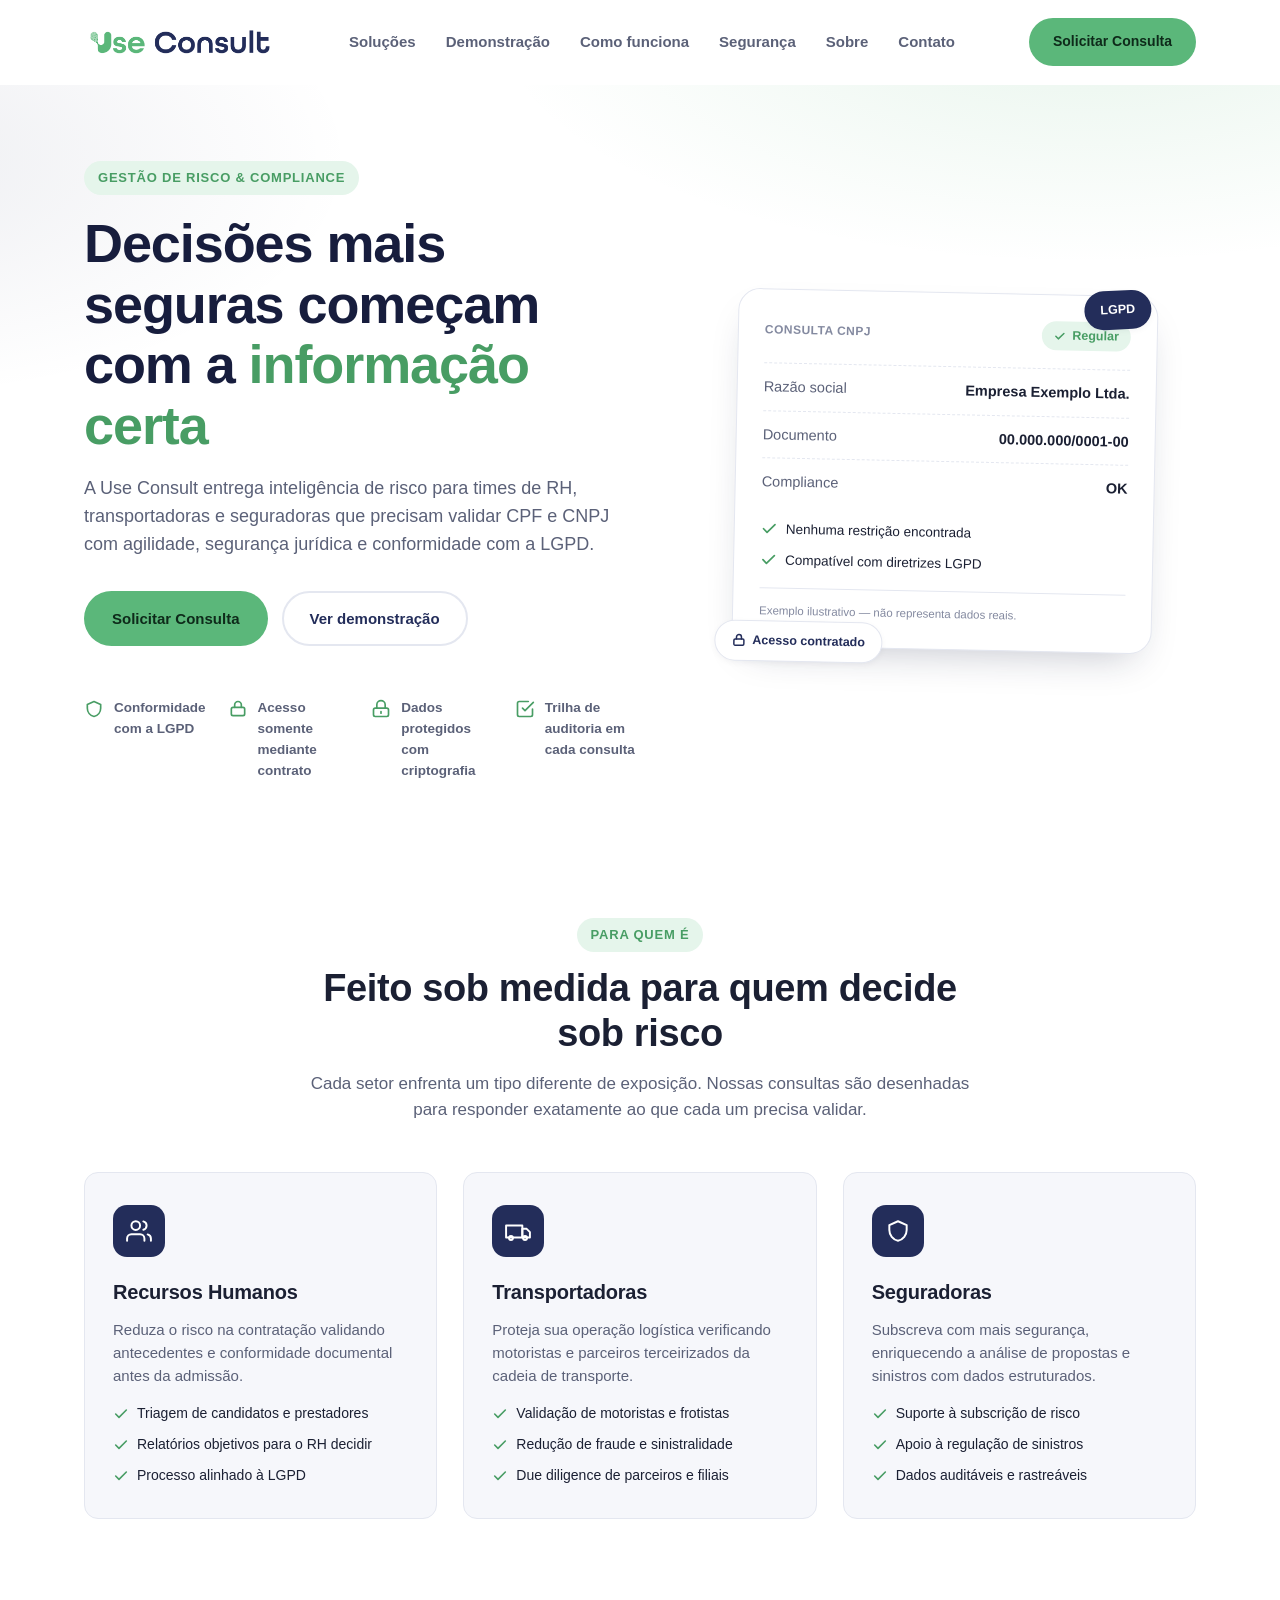
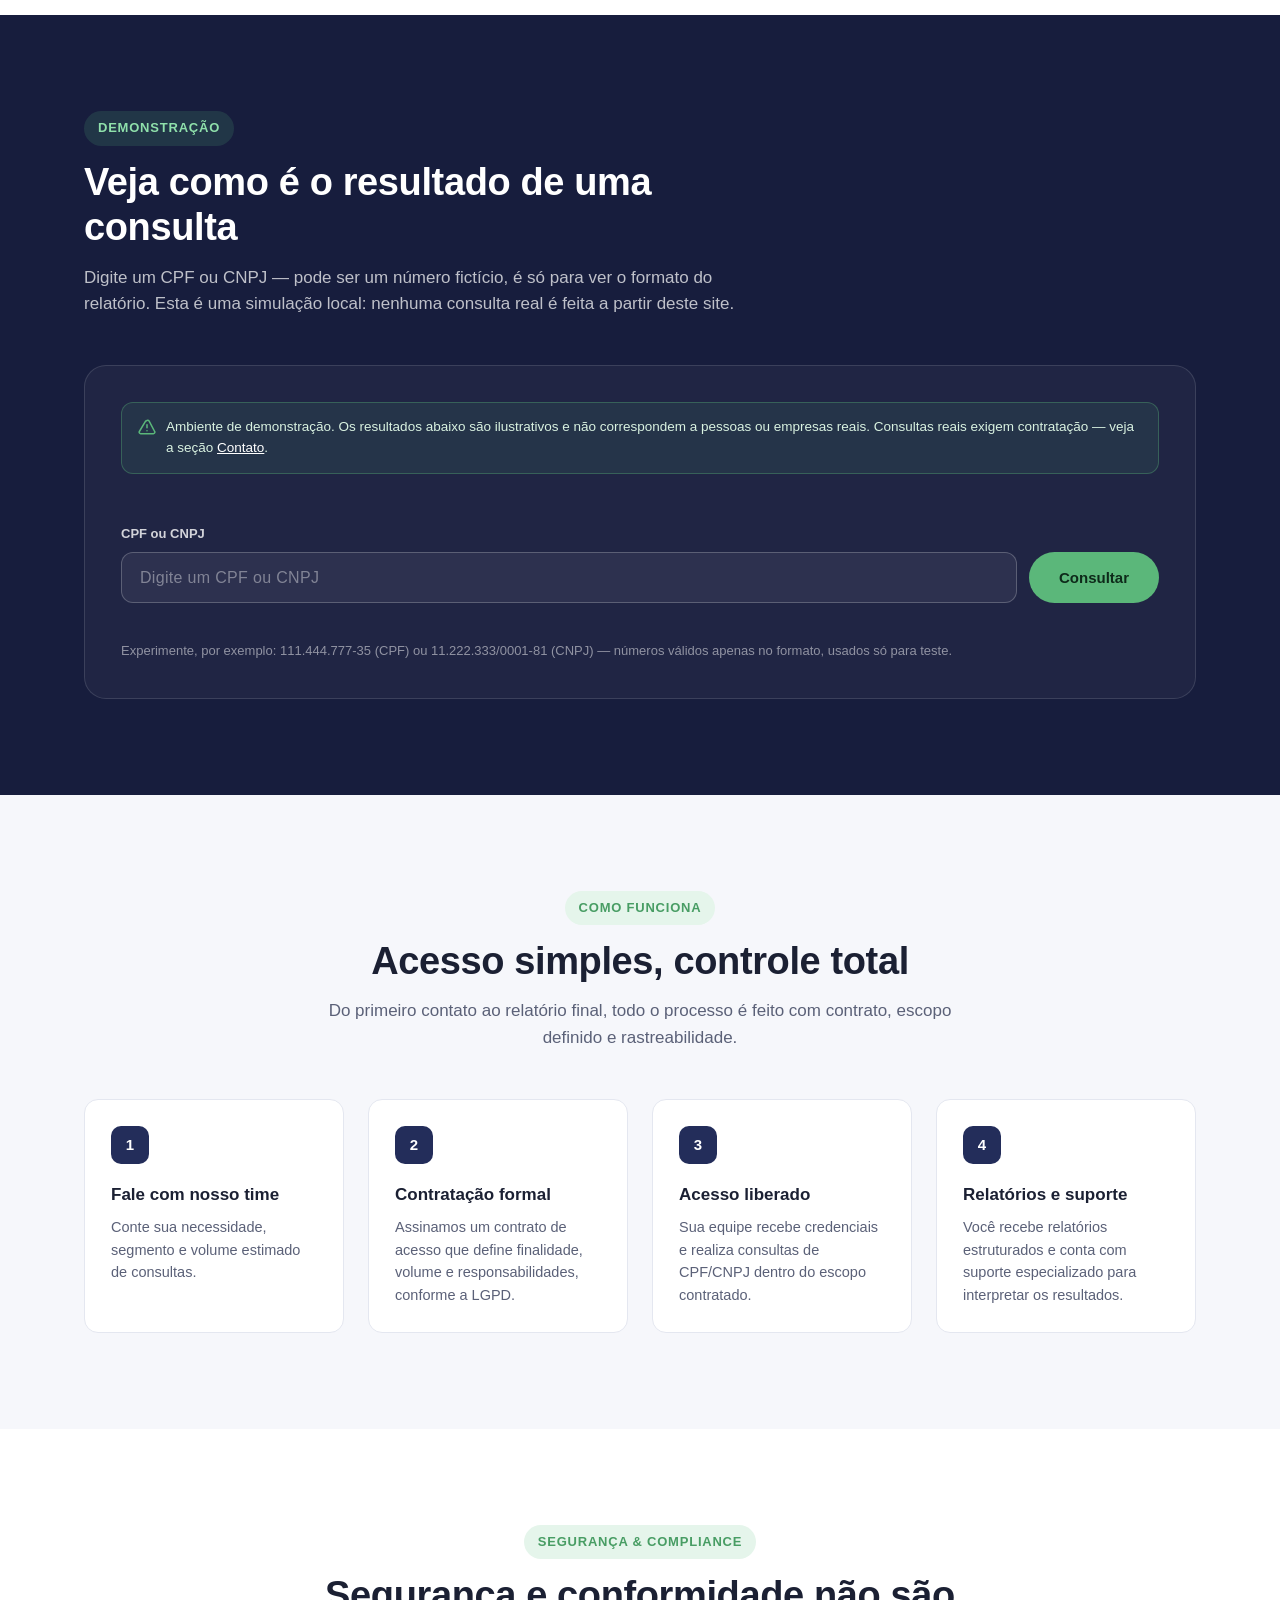
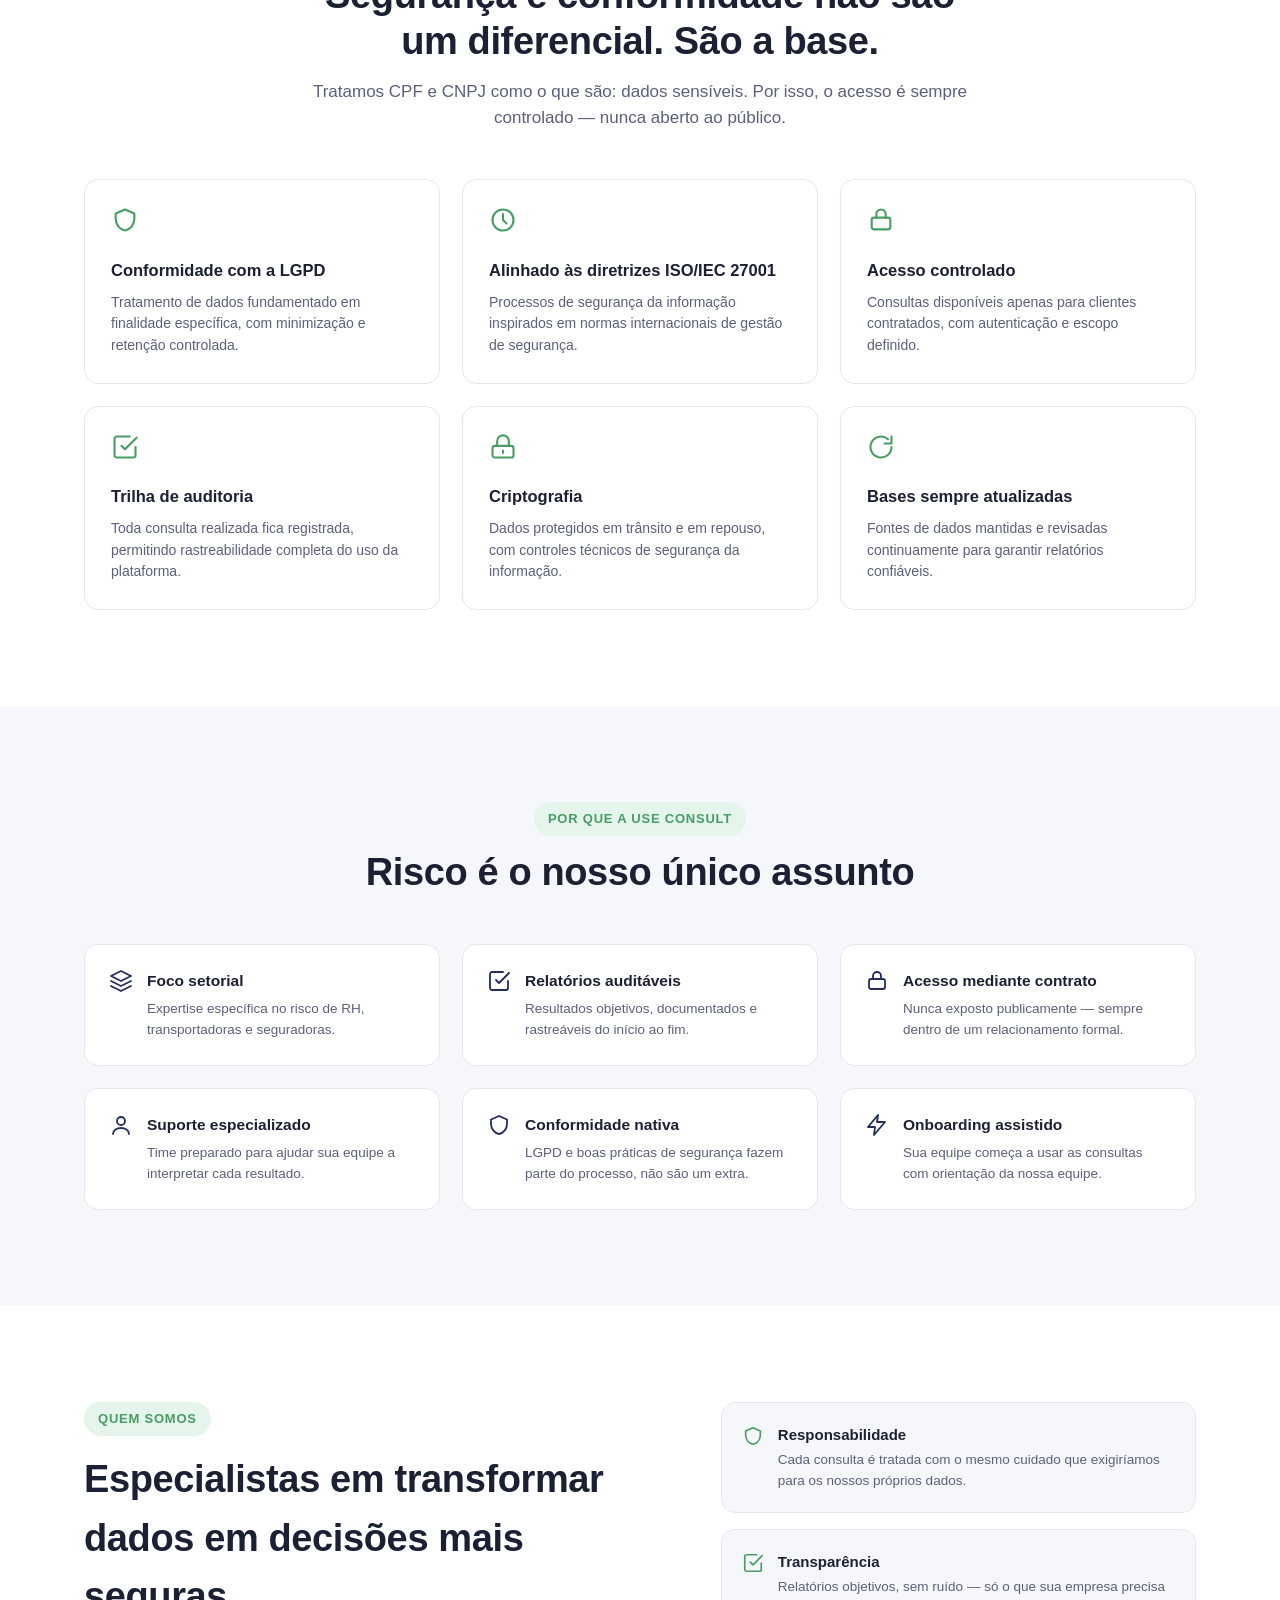
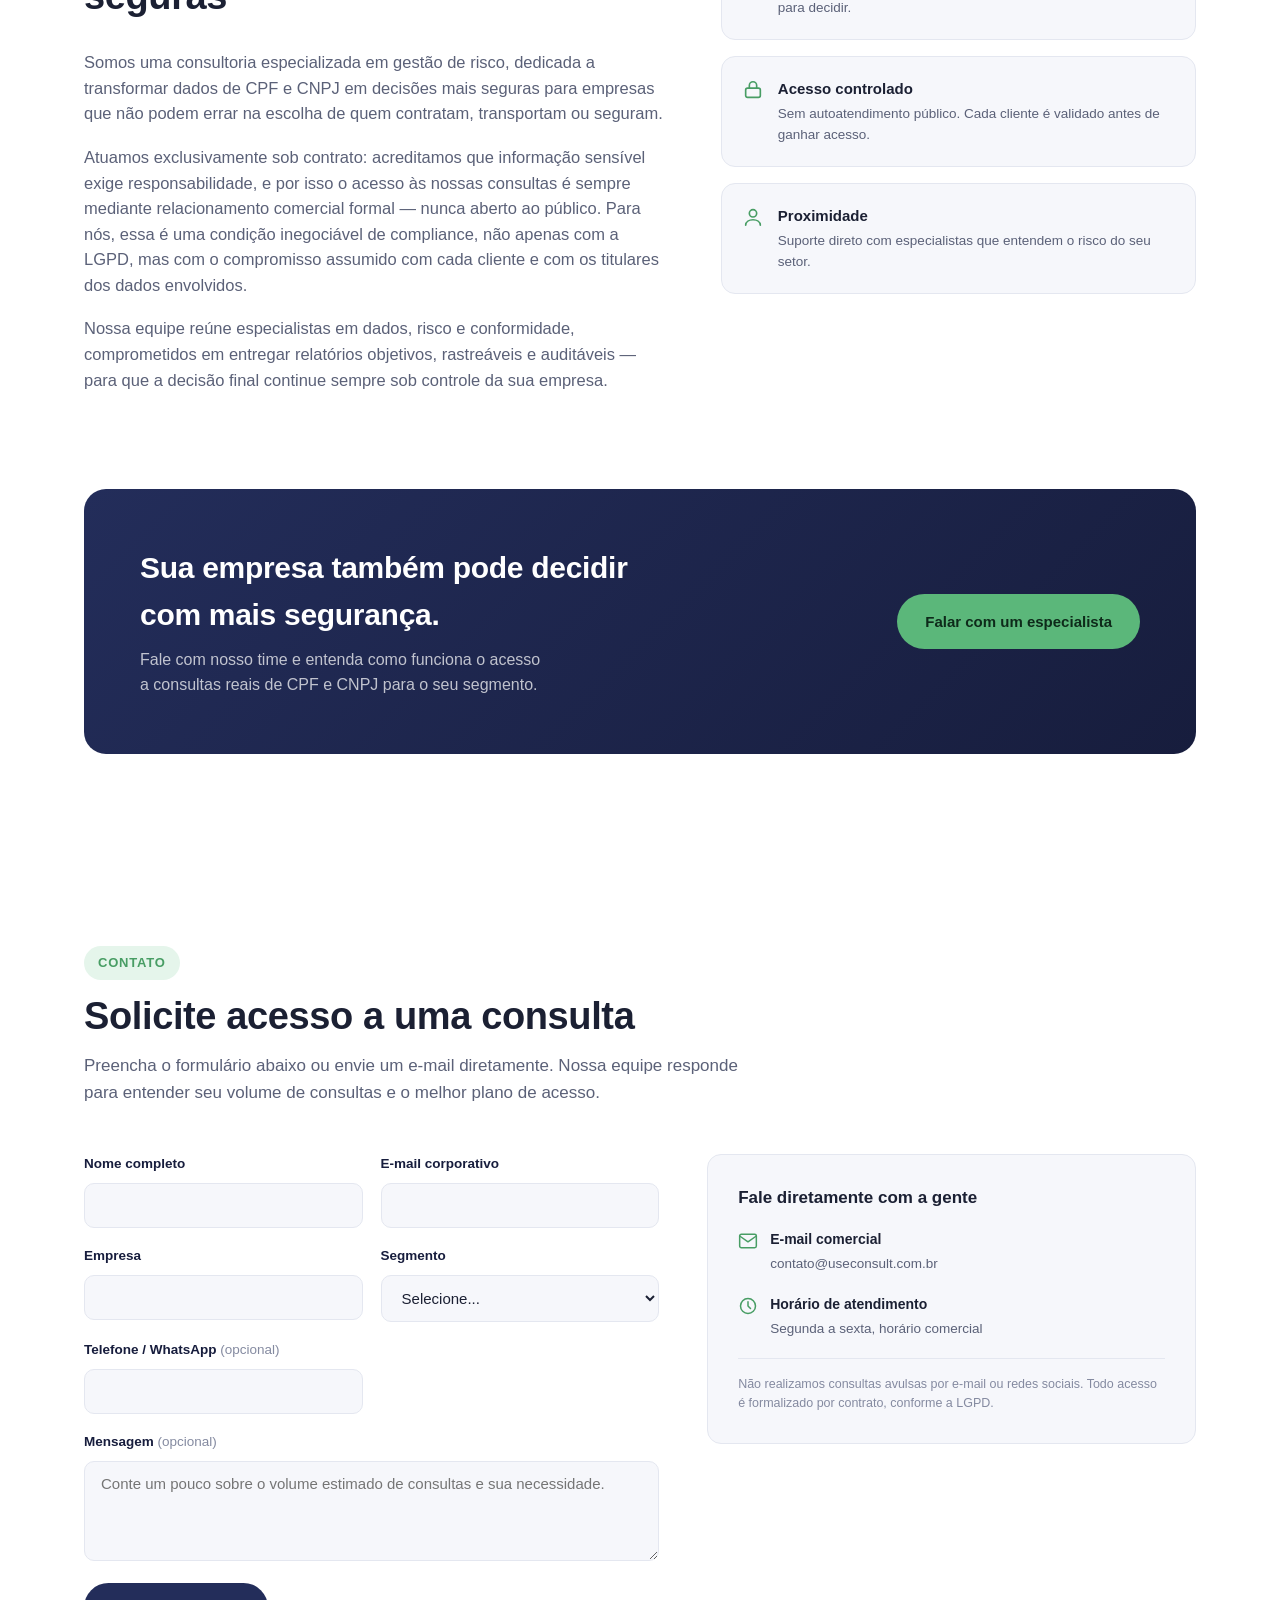
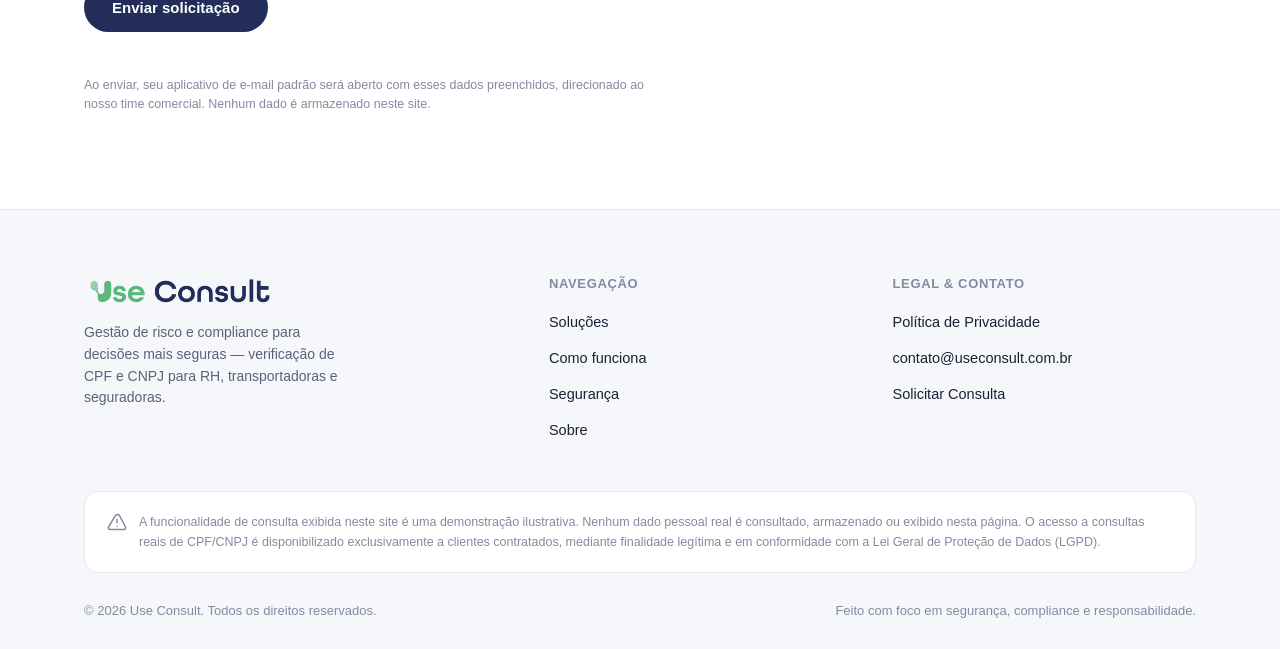
==== commit 79cd37ef: "Use real Use Consult logo/favicon assets from public/logo Point header/footer logo and all favicon l" ====
--- a/index.html
+++ b/index.html
@@ -11,20 +11,14 @@
 <meta property="og:site_name" content="Use Consult">
 <meta property="og:title" content="Use Consult | Gestão de Risco e Compliance">
 <meta property="og:description" content="Verificação de CPF e CNPJ com compliance e LGPD para Recursos Humanos, seguradoras e transportadoras. Acesso mediante contrato.">
-<link rel="icon" type="image/svg+xml" href="public/logo.svg">
-<link rel="alternate icon" href="public/favicon.ico">
-<link rel="apple-touch-icon" href="public/logo.png">
+<link rel="icon" href="public/logo/icon3.png">
+<link rel="alternate icon" href="public/logo/favicon.ico">
+<link rel="apple-touch-icon" href="public/logo/icon-180.png">
 <link rel="stylesheet" href="assets/css/style.css">
 <script>
   // Precisa existir antes do <img class="logo-img"> ser parseado (o onerror
   // pode disparar durante o parsing do HTML, antes de assets/js/main.js carregar).
   function handleLogoError(img) {
-    var fallback = img.getAttribute("data-fallback");
-    if (fallback && !img.getAttribute("data-tried-fallback")) {
-      img.setAttribute("data-tried-fallback", "1");
-      img.src = fallback;
-      return;
-    }
     img.style.display = "none";
     var textLogo = img.nextElementSibling;
     if (textLogo) textLogo.style.display = "inline-flex";
@@ -37,8 +31,8 @@
 <header class="site-header">
   <div class="container header-inner">
     <a href="#top" class="logo" aria-label="Use Consult — página inicial">
-      <img class="logo-img" src="public/logo.svg" alt="Use Consult"
-           data-fallback="public/logo.png" onerror="handleLogoError(this)">
+      <img class="logo-img" src="public/logo/logouseconsult1.png" alt="Use Consult"
+           onerror="handleLogoError(this)">
       <span class="logo-fallback-text"><span class="logo-text-use">Use</span> <span class="logo-text-consult">Consult</span></span>
     </a>
 
@@ -453,8 +447,8 @@
     <div class="footer-grid">
       <div class="footer-brand">
         <a href="#top" class="logo" aria-label="Use Consult">
-          <img class="logo-img" src="public/logo.svg" alt="Use Consult"
-               data-fallback="public/logo.png" onerror="handleLogoError(this)">
+          <img class="logo-img" src="public/logo/logouseconsult1.png" alt="Use Consult"
+               onerror="handleLogoError(this)">
           <span class="logo-fallback-text"><span class="logo-text-use">Use</span> <span class="logo-text-consult">Consult</span></span>
         </a>
         <p>Gestão de risco e compliance para decisões mais seguras — verificação de CPF e CNPJ para RH, transportadoras e seguradoras.</p>
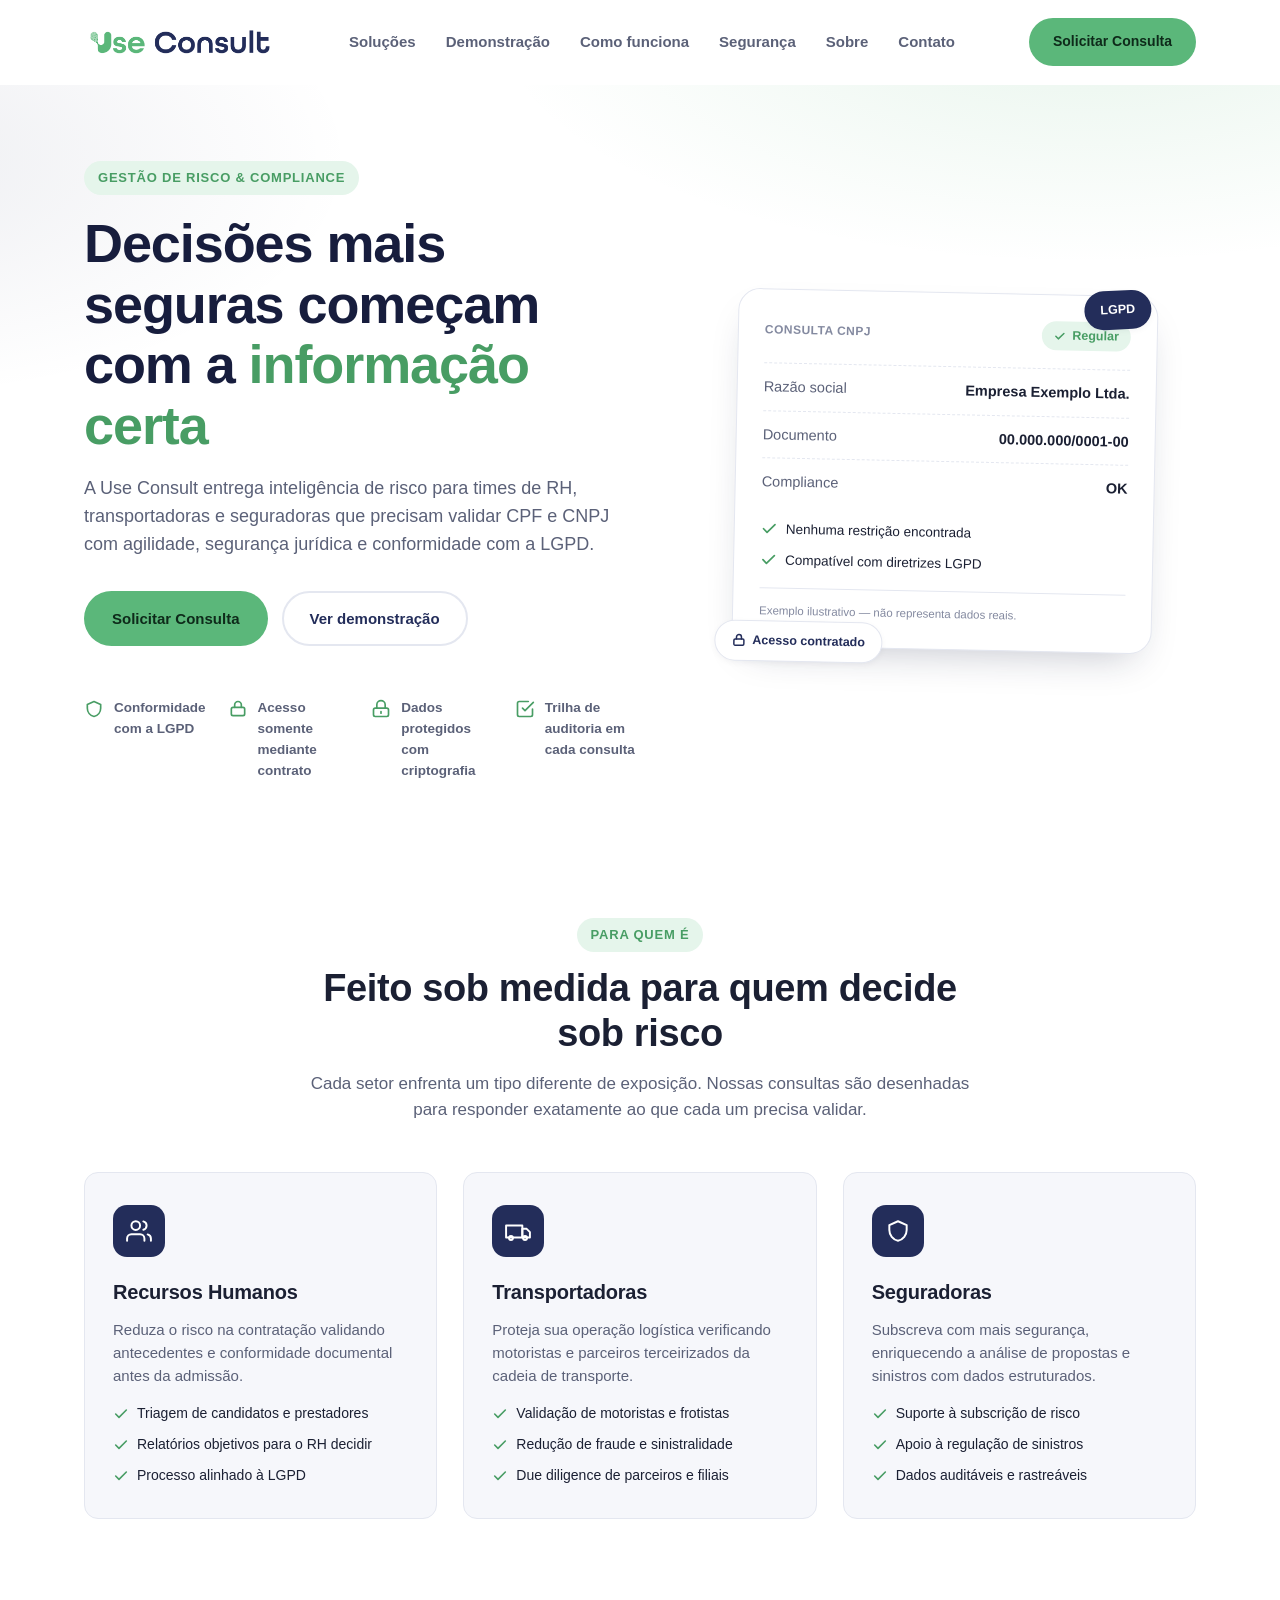
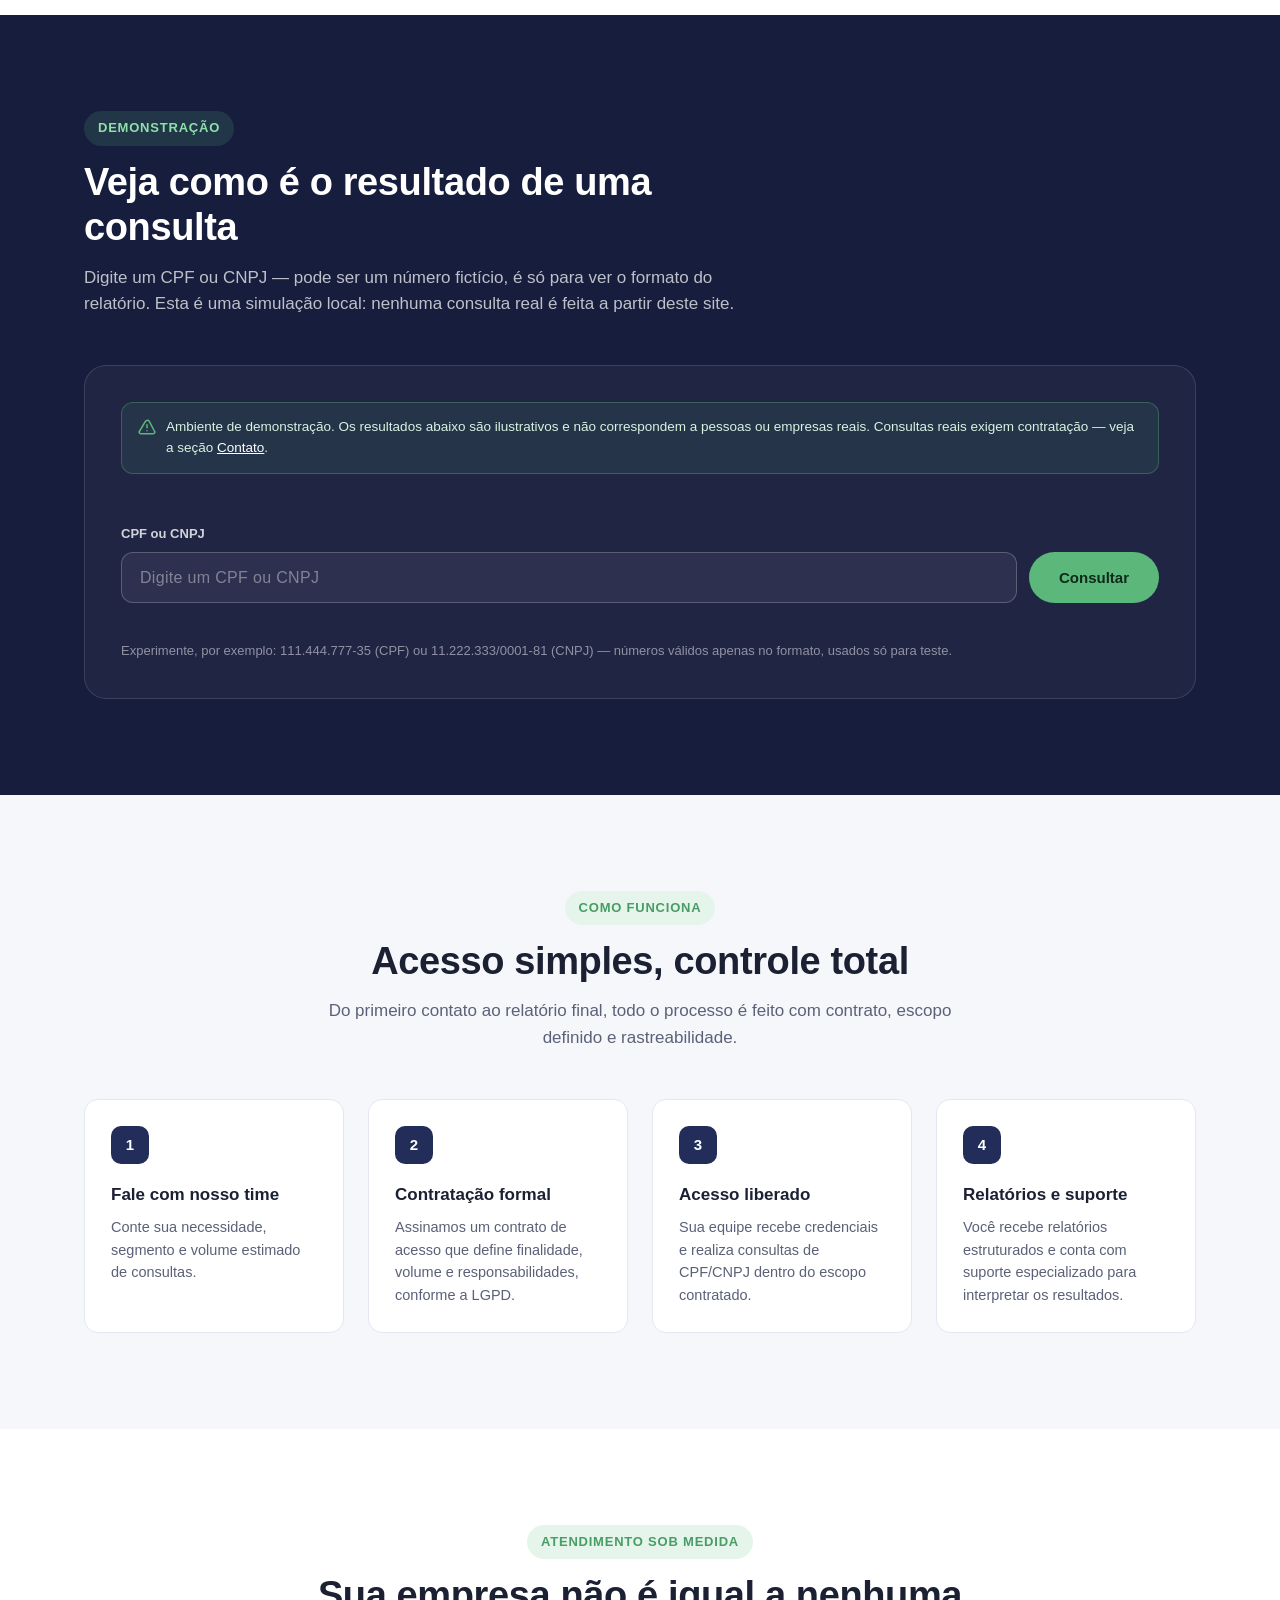
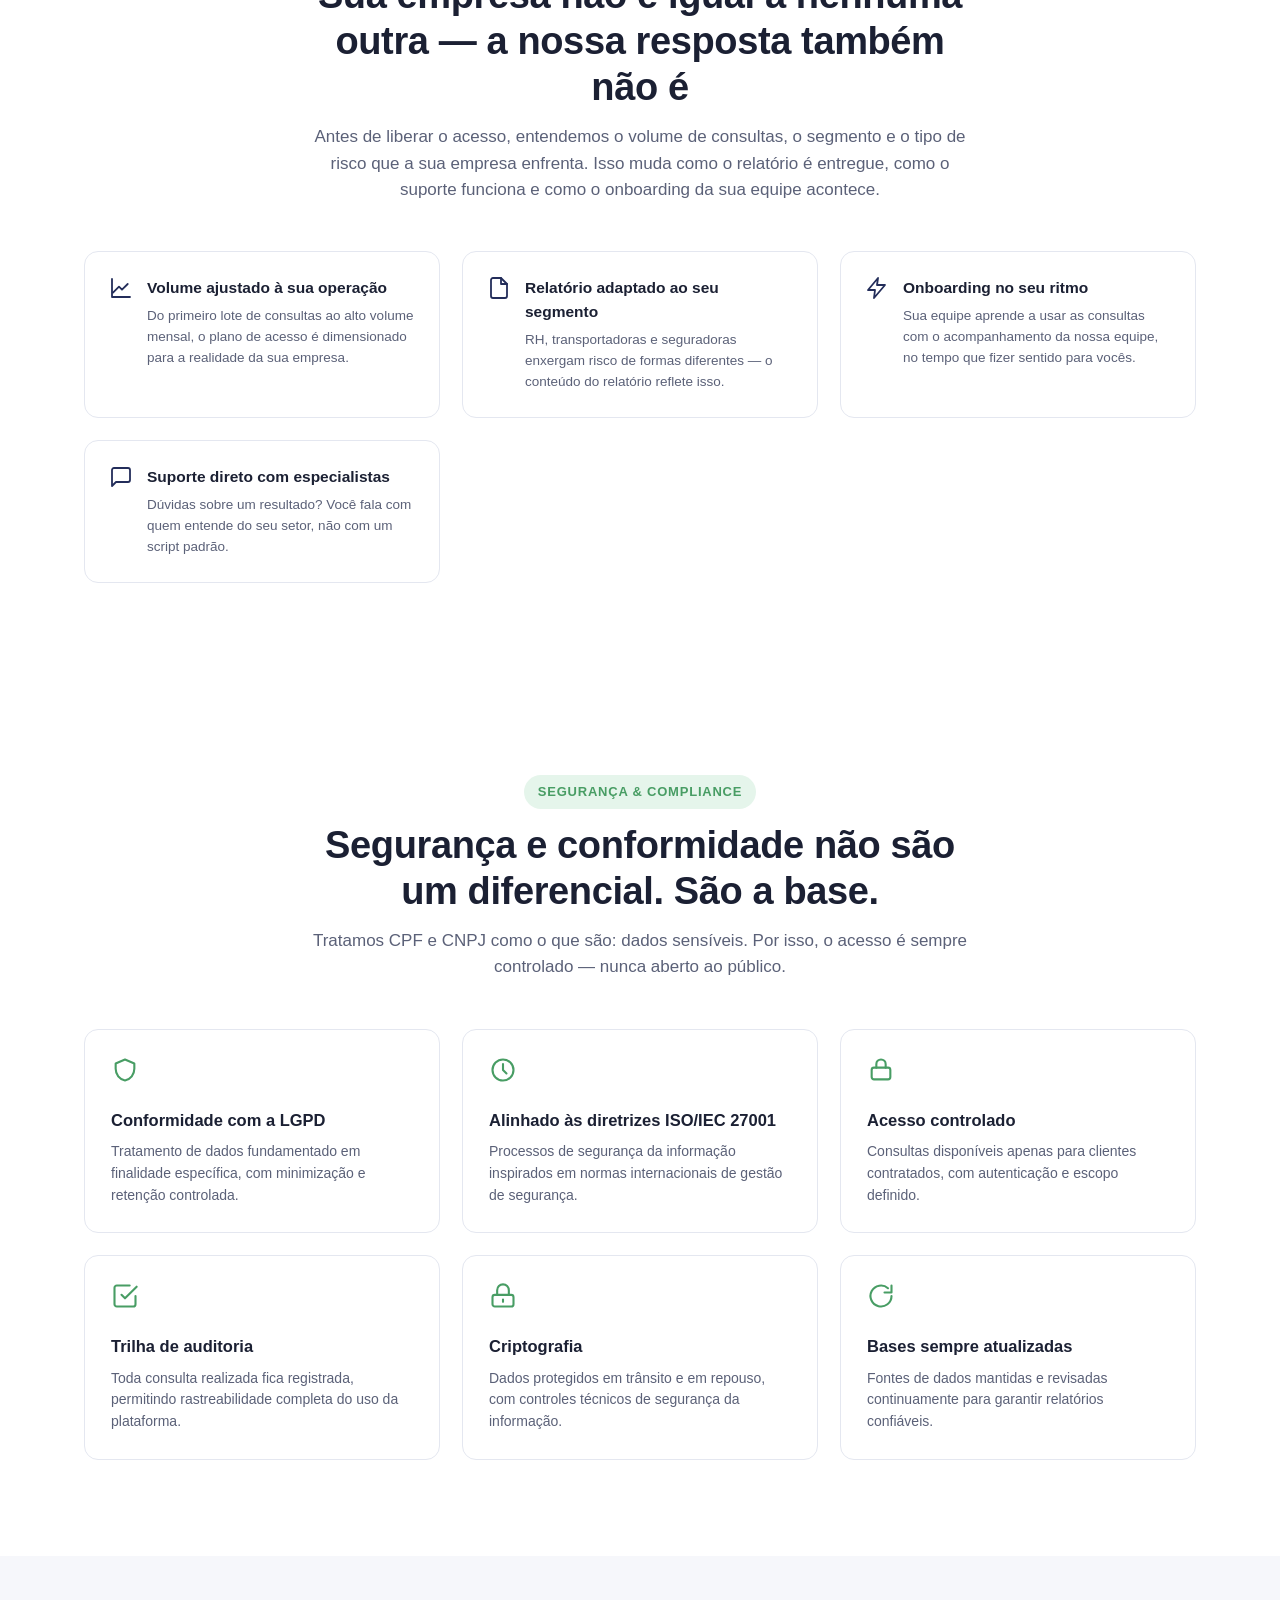
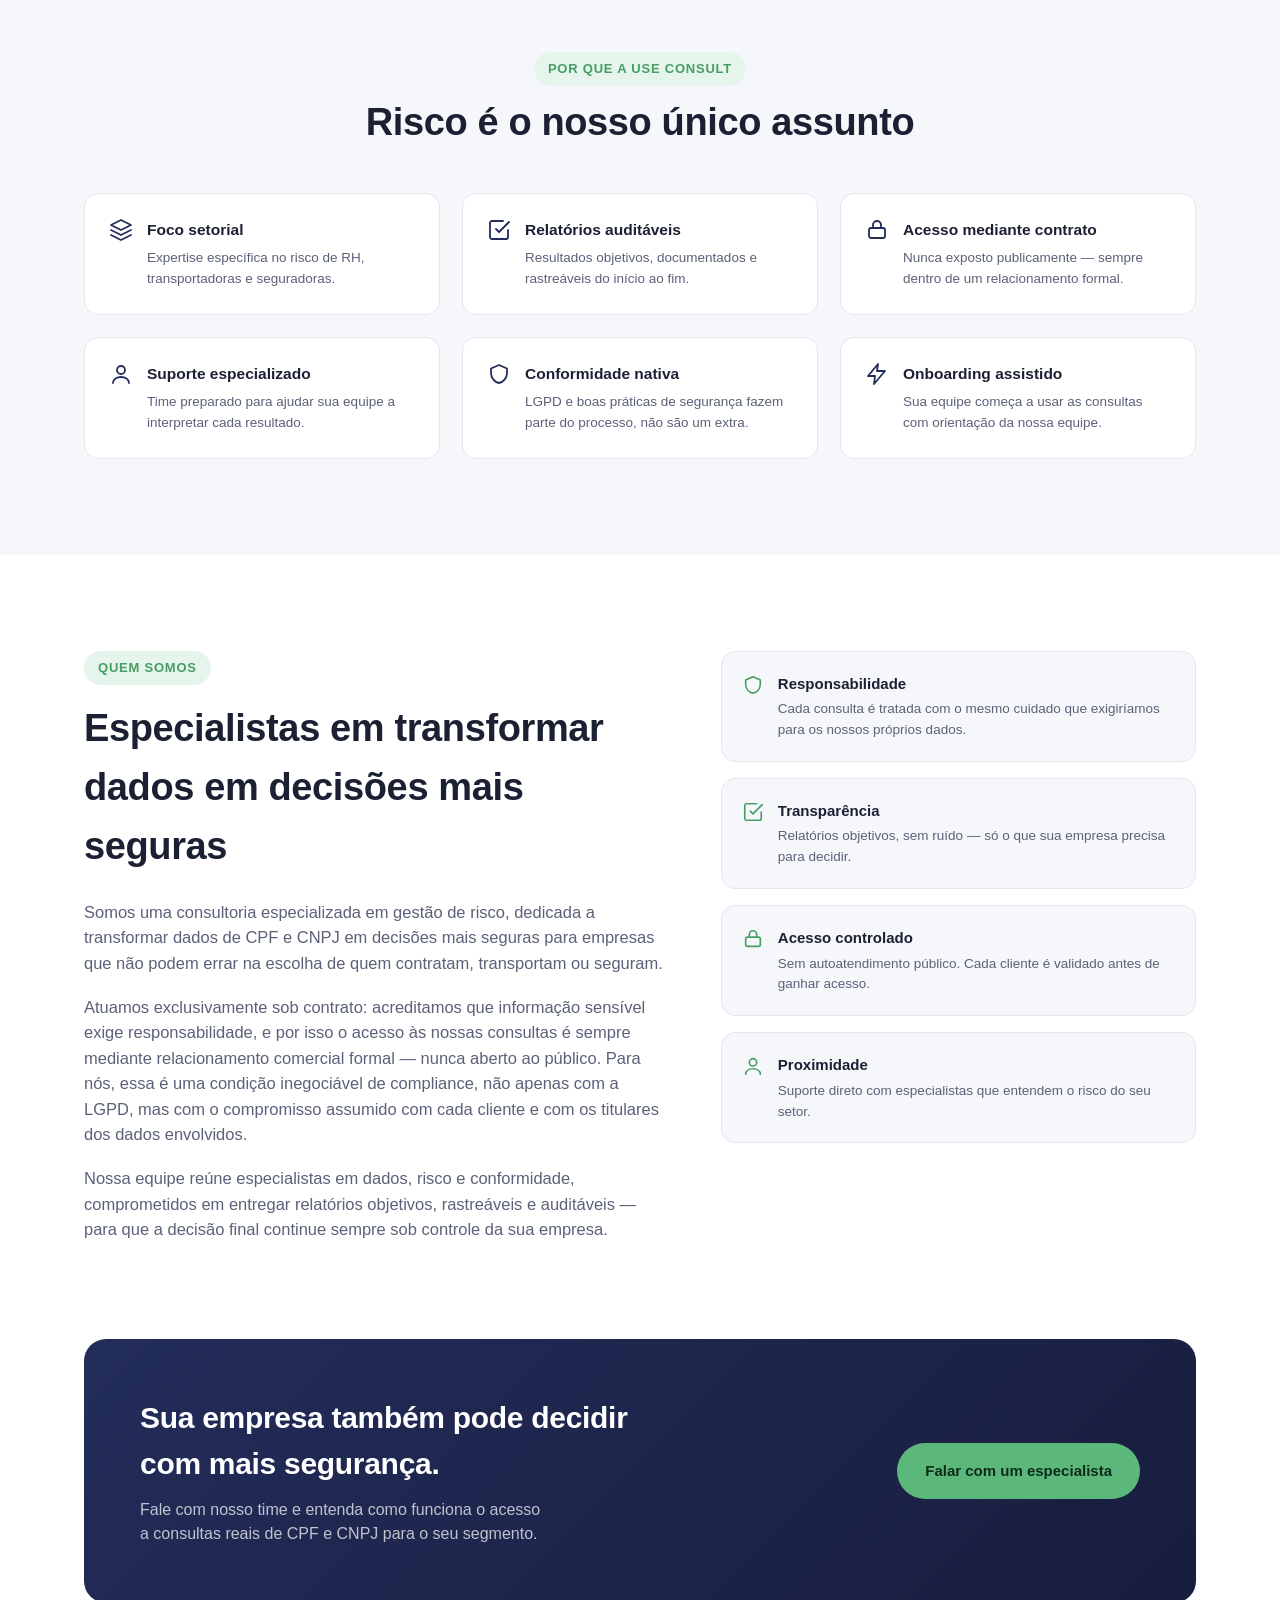
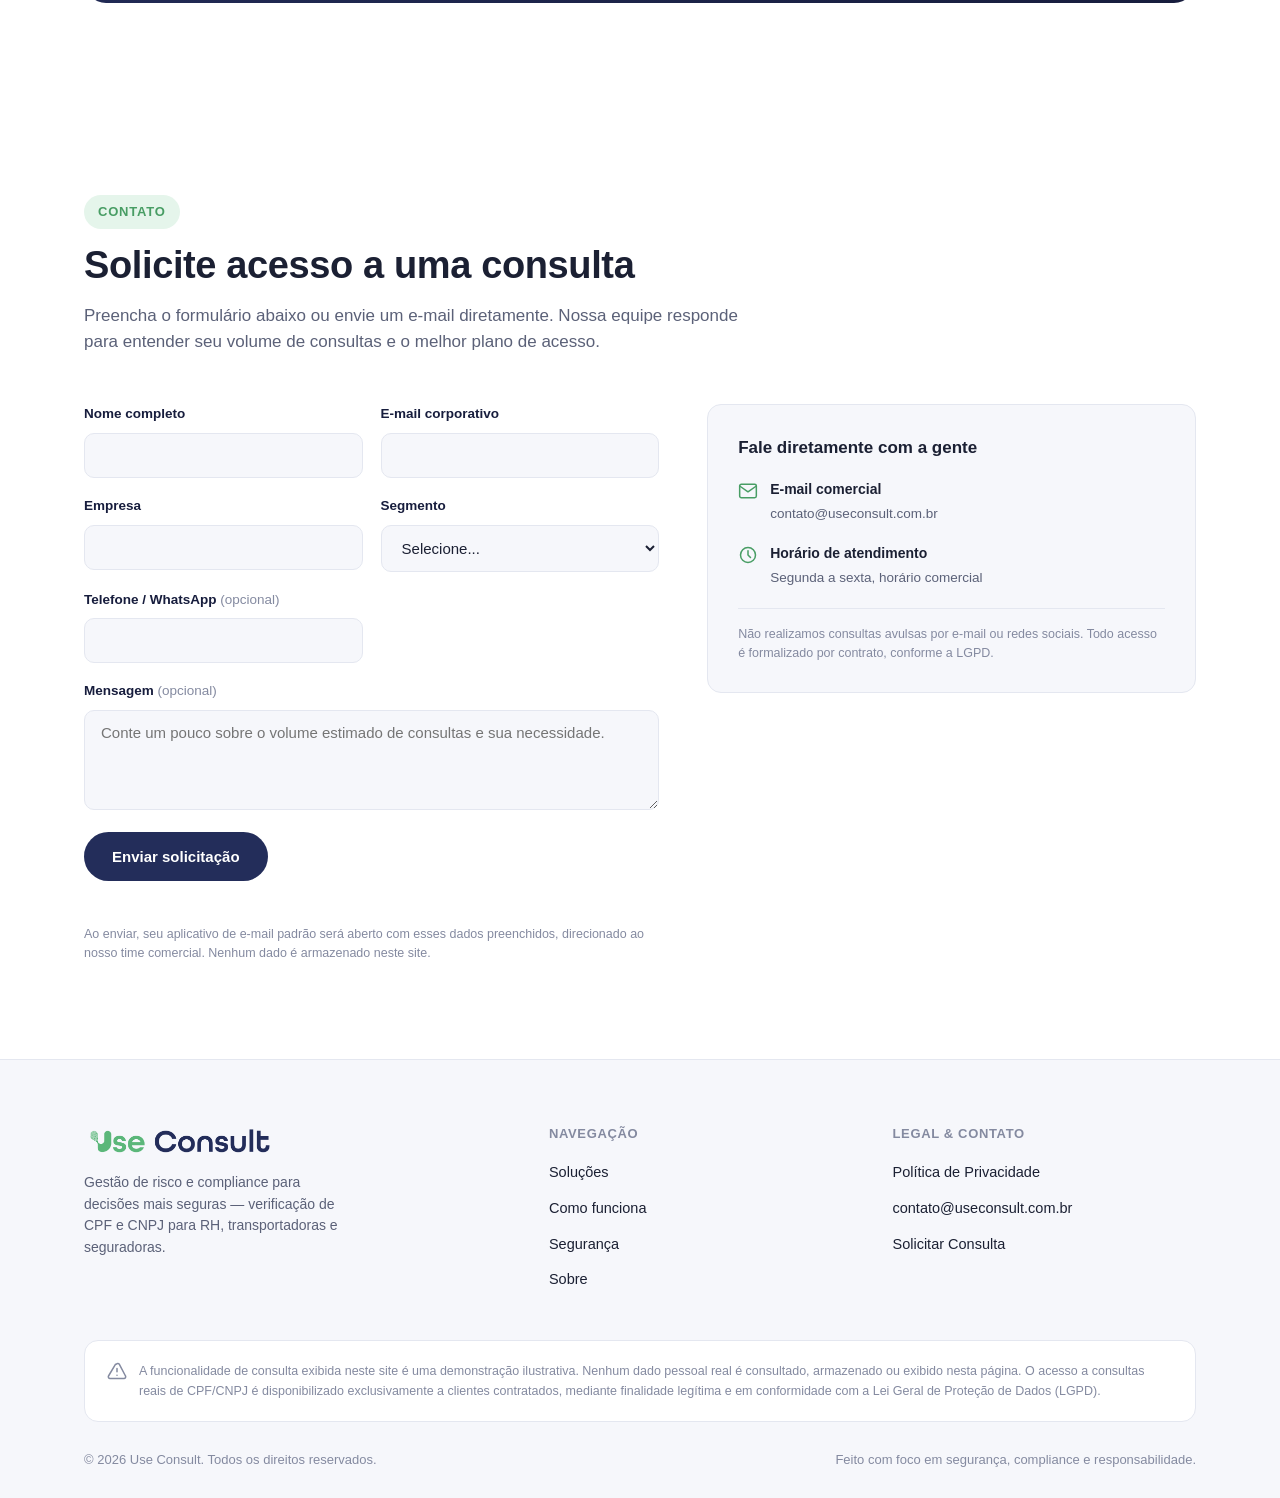
==== commit fba436a1: "Add "Atendimento sob medida" section on service personalization New section between "Como funciona" " ====
--- a/index.html
+++ b/index.html
@@ -11,9 +11,9 @@
 <meta property="og:site_name" content="Use Consult">
 <meta property="og:title" content="Use Consult | Gestão de Risco e Compliance">
 <meta property="og:description" content="Verificação de CPF e CNPJ com compliance e LGPD para Recursos Humanos, seguradoras e transportadoras. Acesso mediante contrato.">
-<link rel="icon" href="public/logo/icon3.png">
-<link rel="alternate icon" href="public/logo/favicon.ico">
-<link rel="apple-touch-icon" href="public/logo/icon-180.png">
+<link rel="icon" href="assets/logo/icon3.png">
+<link rel="alternate icon" href="assets/logo/favicon.ico">
+<link rel="apple-touch-icon" href="assets/logo/icon-180.png">
 <link rel="stylesheet" href="assets/css/style.css">
 <script>
   // Precisa existir antes do <img class="logo-img"> ser parseado (o onerror
@@ -31,7 +31,7 @@
 <header class="site-header">
   <div class="container header-inner">
     <a href="#top" class="logo" aria-label="Use Consult — página inicial">
-      <img class="logo-img" src="public/logo/logouseconsult1.png" alt="Use Consult"
+      <img class="logo-img" src="assets/logo/logouseconsult1.png" alt="Use Consult"
            onerror="handleLogoError(this)">
       <span class="logo-fallback-text"><span class="logo-text-use">Use</span> <span class="logo-text-consult">Consult</span></span>
     </a>
@@ -243,6 +243,36 @@
     </div>
   </section>
 
+  <!-- ============================= ATENDIMENTO SOB MEDIDA ============================= -->
+  <section class="section-pad" id="personalizado">
+    <div class="container">
+      <div class="section-head center reveal">
+        <span class="eyebrow">Atendimento sob medida</span>
+        <h2>Sua empresa não é igual a nenhuma outra — a nossa resposta também não é</h2>
+        <p>Antes de liberar o acesso, entendemos o volume de consultas, o segmento e o tipo de risco que a sua empresa enfrenta. Isso muda como o relatório é entregue, como o suporte funciona e como o onboarding da sua equipe acontece.</p>
+      </div>
+
+      <div class="why-grid">
+        <div class="why-card reveal">
+          <svg viewBox="0 0 24 24" fill="none" stroke="currentColor" stroke-width="1.8" stroke-linecap="round" stroke-linejoin="round"><path d="M3 3v18h18"/><path d="M18.7 8 13 13.7l-3-3L4 16.7"/></svg>
+          <div><h3>Volume ajustado à sua operação</h3><p>Do primeiro lote de consultas ao alto volume mensal, o plano de acesso é dimensionado para a realidade da sua empresa.</p></div>
+        </div>
+        <div class="why-card reveal">
+          <svg viewBox="0 0 24 24" fill="none" stroke="currentColor" stroke-width="1.8" stroke-linecap="round" stroke-linejoin="round"><path d="M14 2H6a2 2 0 0 0-2 2v16a2 2 0 0 0 2 2h12a2 2 0 0 0 2-2V8Z"/><path d="M14 2v6h6"/></svg>
+          <div><h3>Relatório adaptado ao seu segmento</h3><p>RH, transportadoras e seguradoras enxergam risco de formas diferentes — o conteúdo do relatório reflete isso.</p></div>
+        </div>
+        <div class="why-card reveal">
+          <svg viewBox="0 0 24 24" fill="none" stroke="currentColor" stroke-width="1.8" stroke-linecap="round" stroke-linejoin="round"><path d="M13 2 3 14h7l-1 8 11-13h-8l1-7Z"/></svg>
+          <div><h3>Onboarding no seu ritmo</h3><p>Sua equipe aprende a usar as consultas com o acompanhamento da nossa equipe, no tempo que fizer sentido para vocês.</p></div>
+        </div>
+        <div class="why-card reveal">
+          <svg viewBox="0 0 24 24" fill="none" stroke="currentColor" stroke-width="1.8" stroke-linecap="round" stroke-linejoin="round"><path d="M21 15a2 2 0 0 1-2 2H7l-4 4V5a2 2 0 0 1 2-2h14a2 2 0 0 1 2 2Z"/></svg>
+          <div><h3>Suporte direto com especialistas</h3><p>Dúvidas sobre um resultado? Você fala com quem entende do seu setor, não com um script padrão.</p></div>
+        </div>
+      </div>
+    </div>
+  </section>
+
   <!-- ============================= SEGURANÇA ============================= -->
   <section class="section-pad" id="seguranca">
     <div class="container">
@@ -447,7 +477,7 @@
     <div class="footer-grid">
       <div class="footer-brand">
         <a href="#top" class="logo" aria-label="Use Consult">
-          <img class="logo-img" src="public/logo/logouseconsult1.png" alt="Use Consult"
+          <img class="logo-img" src="assets/logo/logouseconsult1.png" alt="Use Consult"
                onerror="handleLogoError(this)">
           <span class="logo-fallback-text"><span class="logo-text-use">Use</span> <span class="logo-text-consult">Consult</span></span>
         </a>
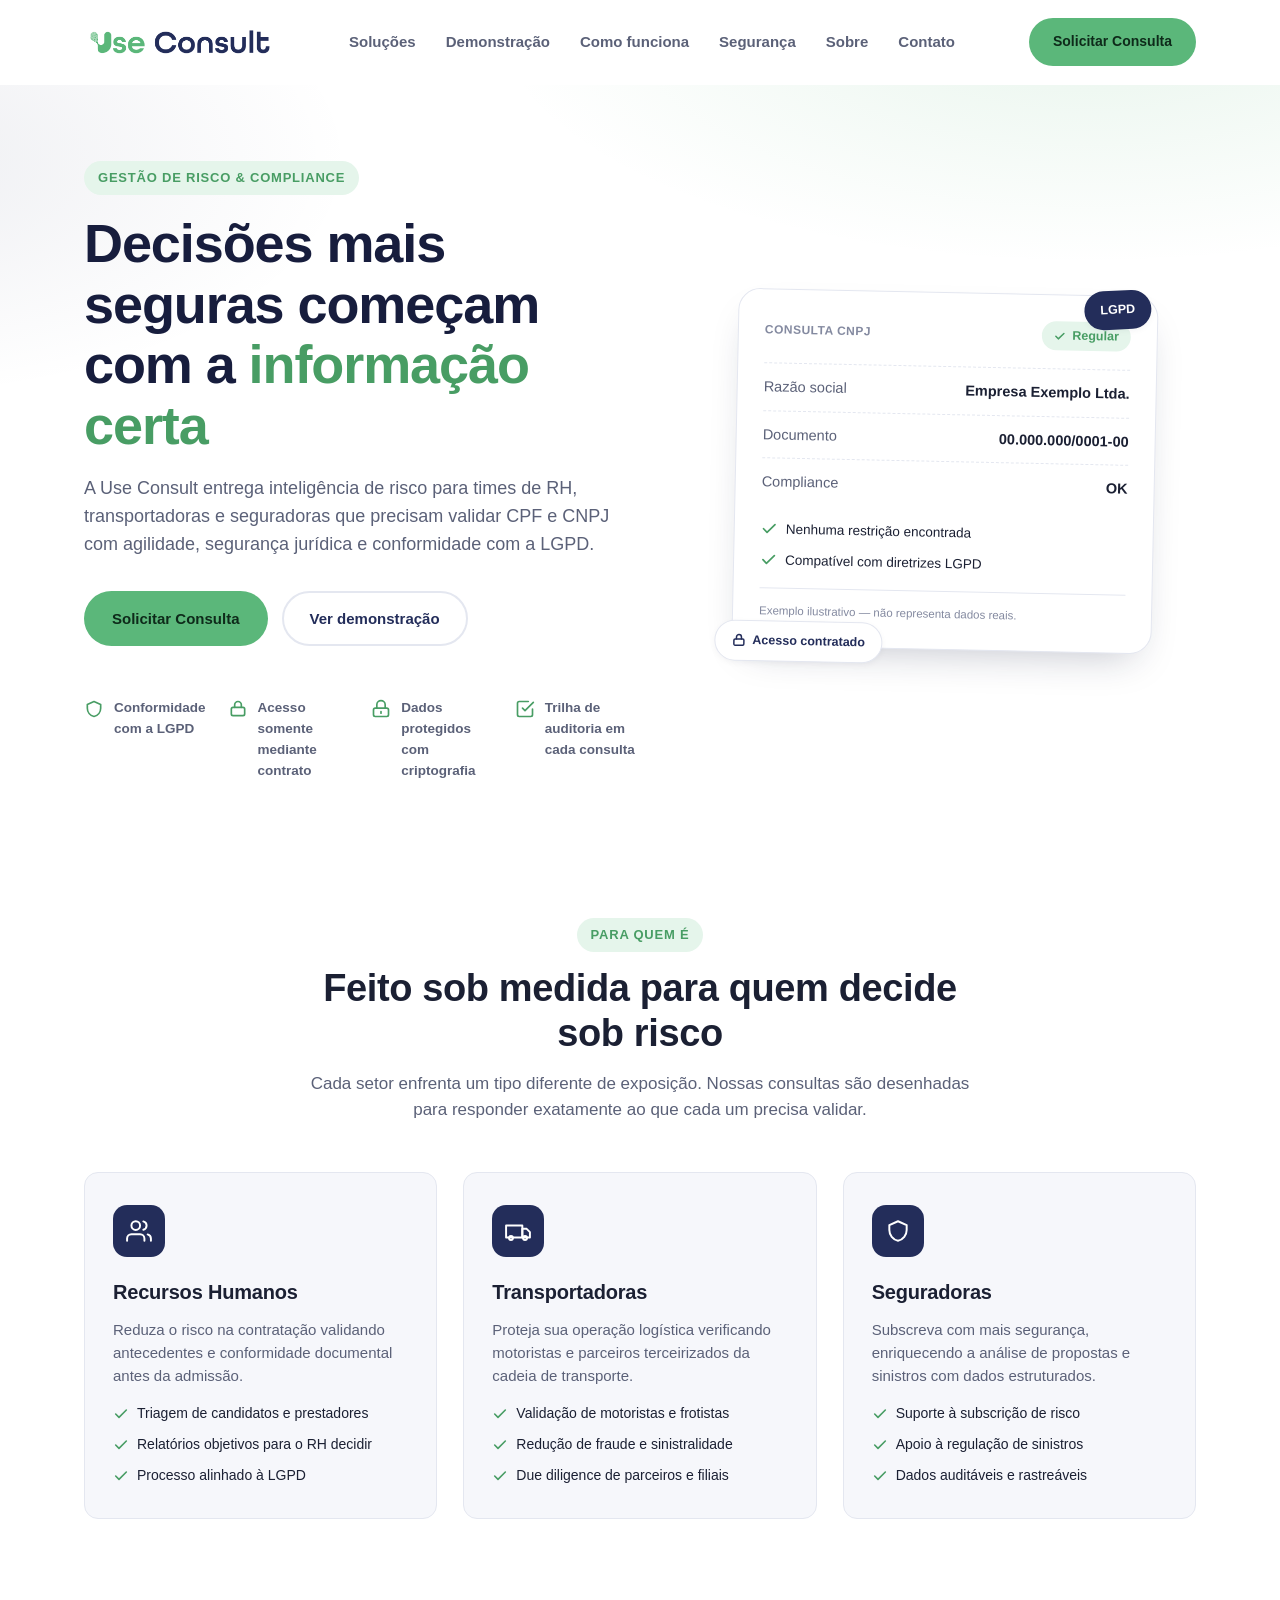
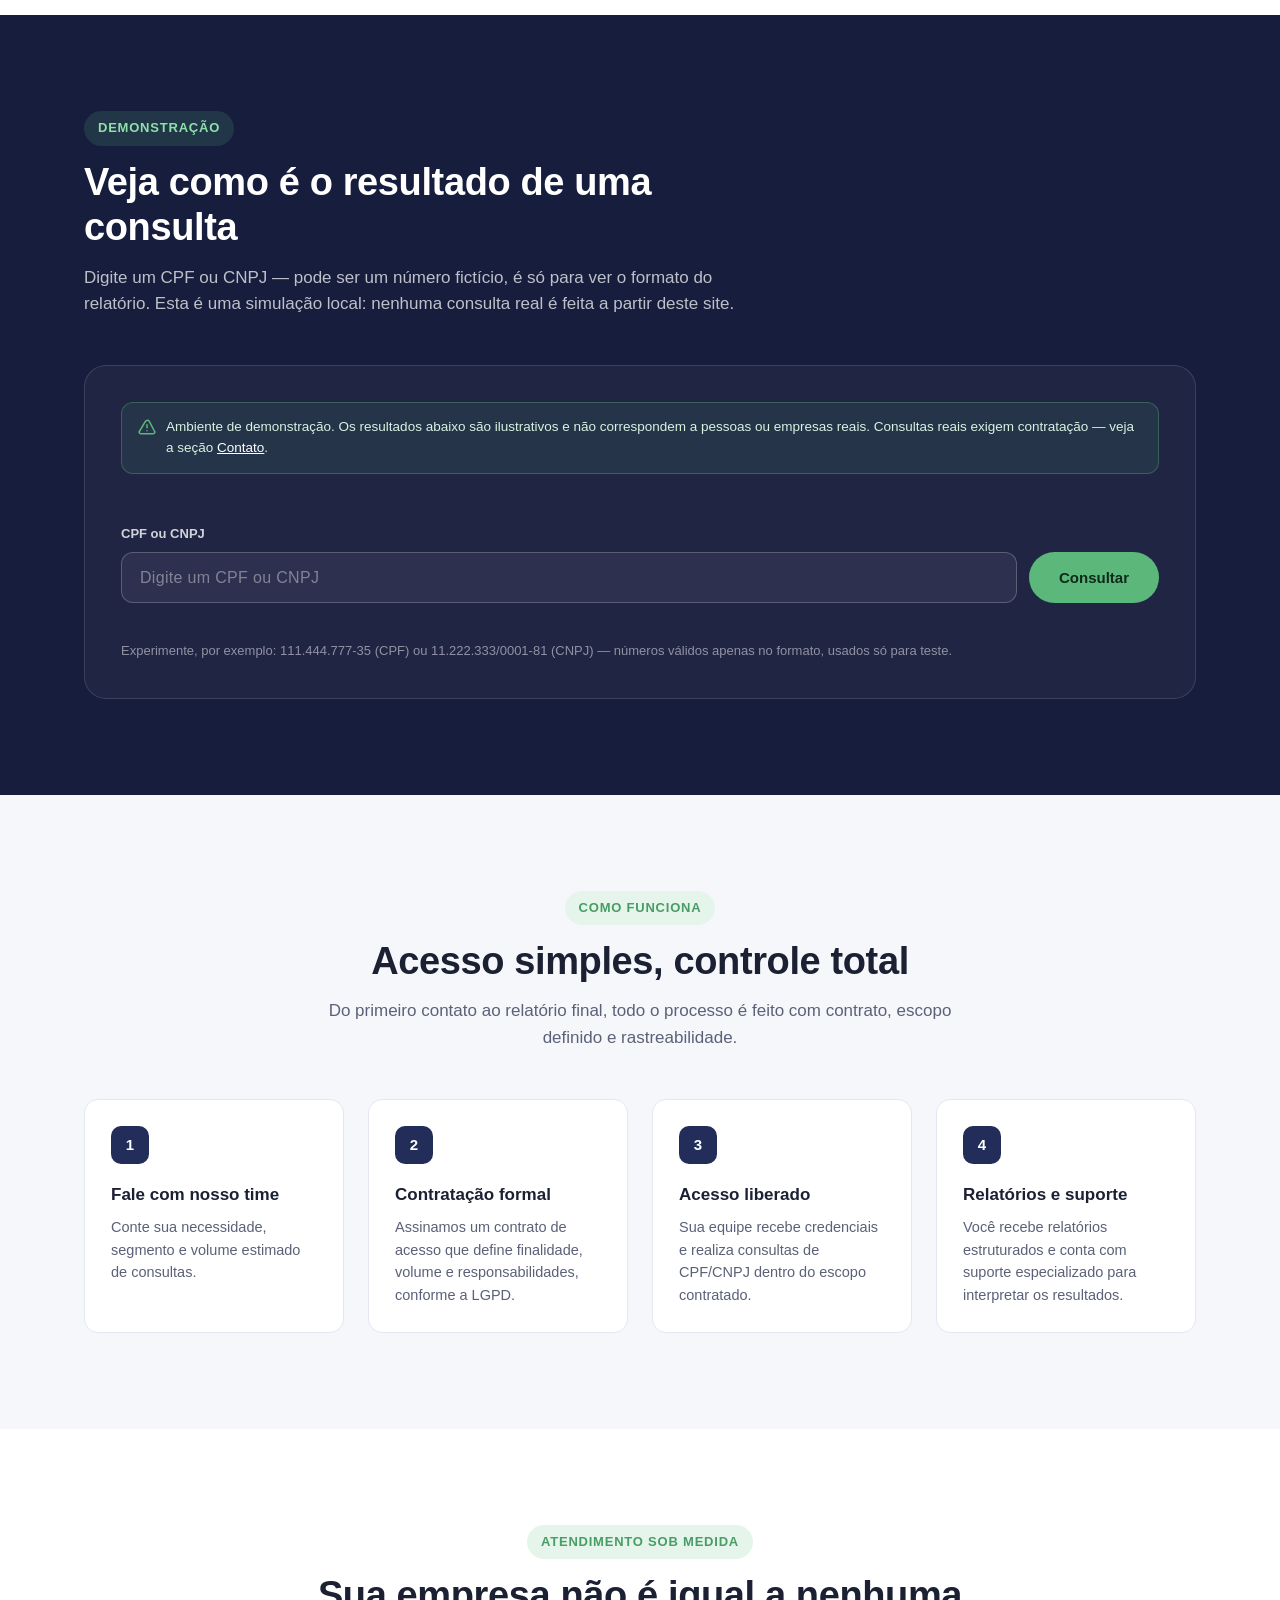
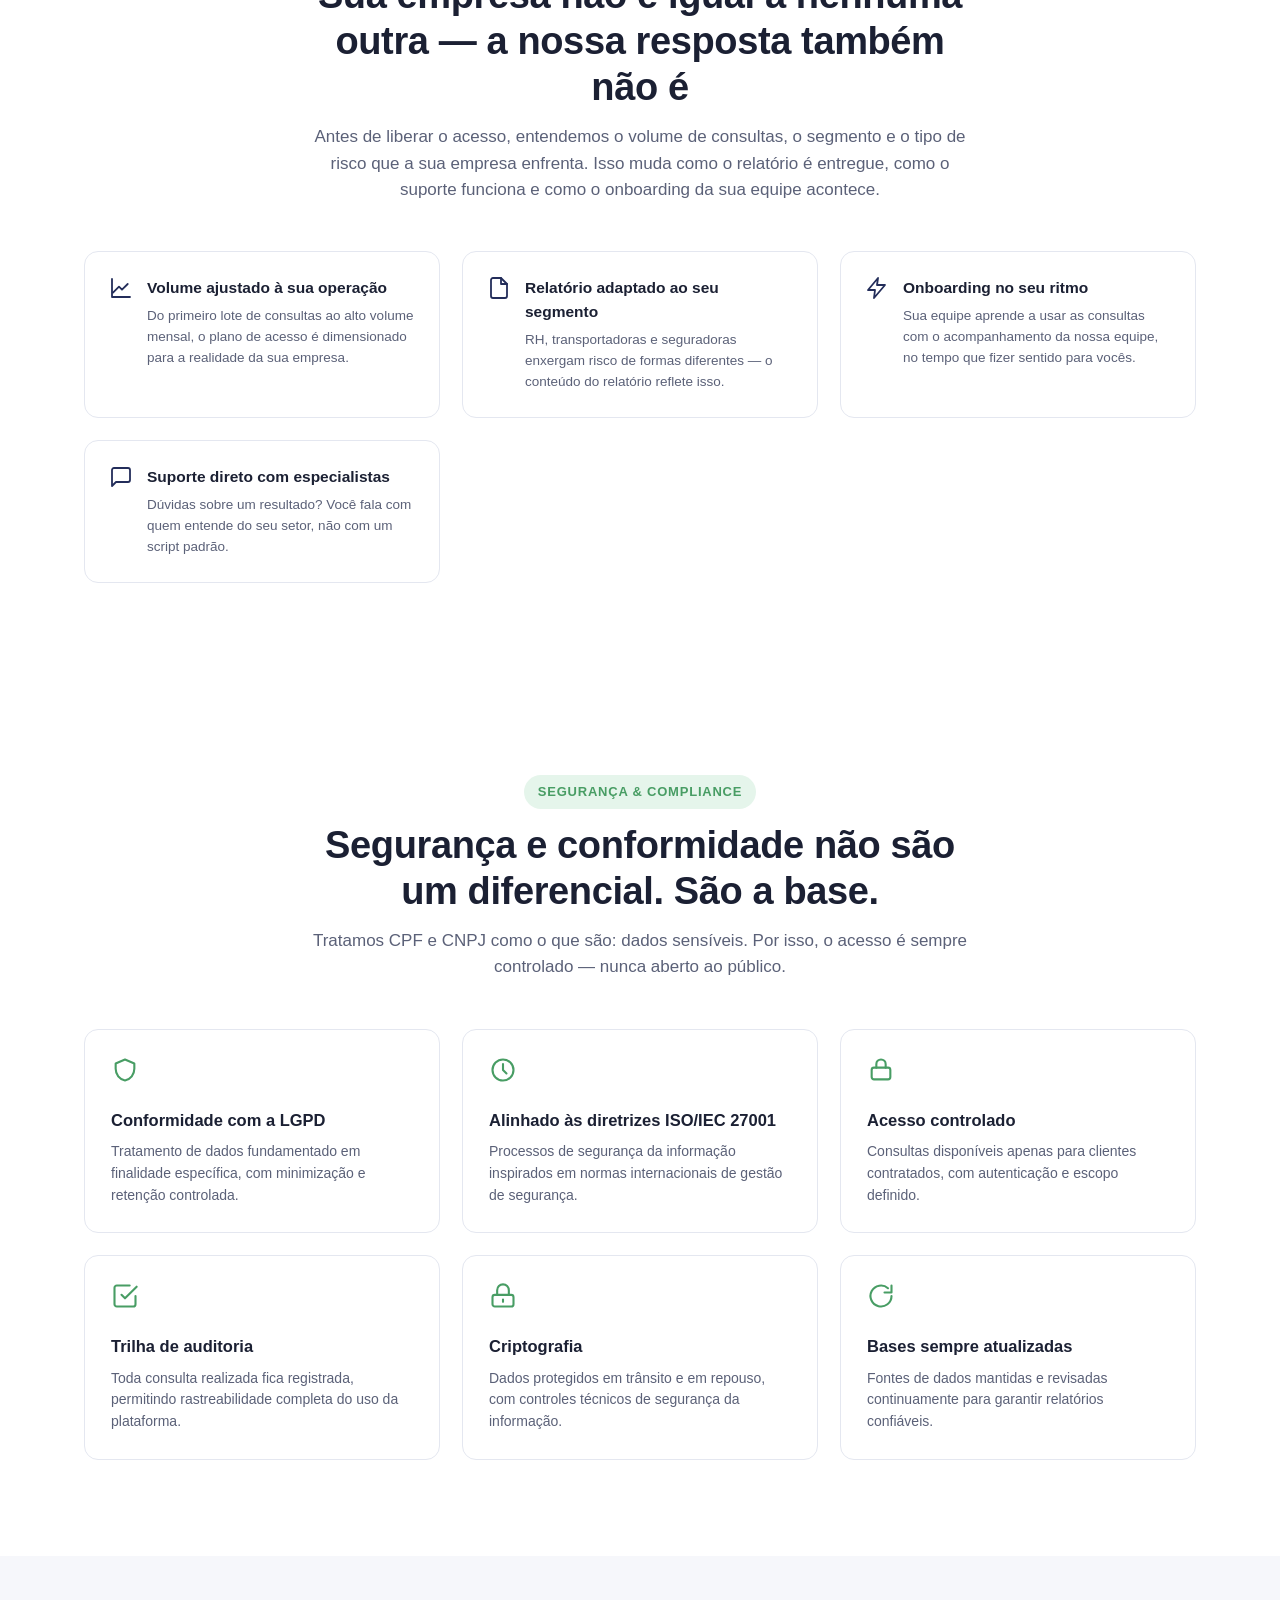
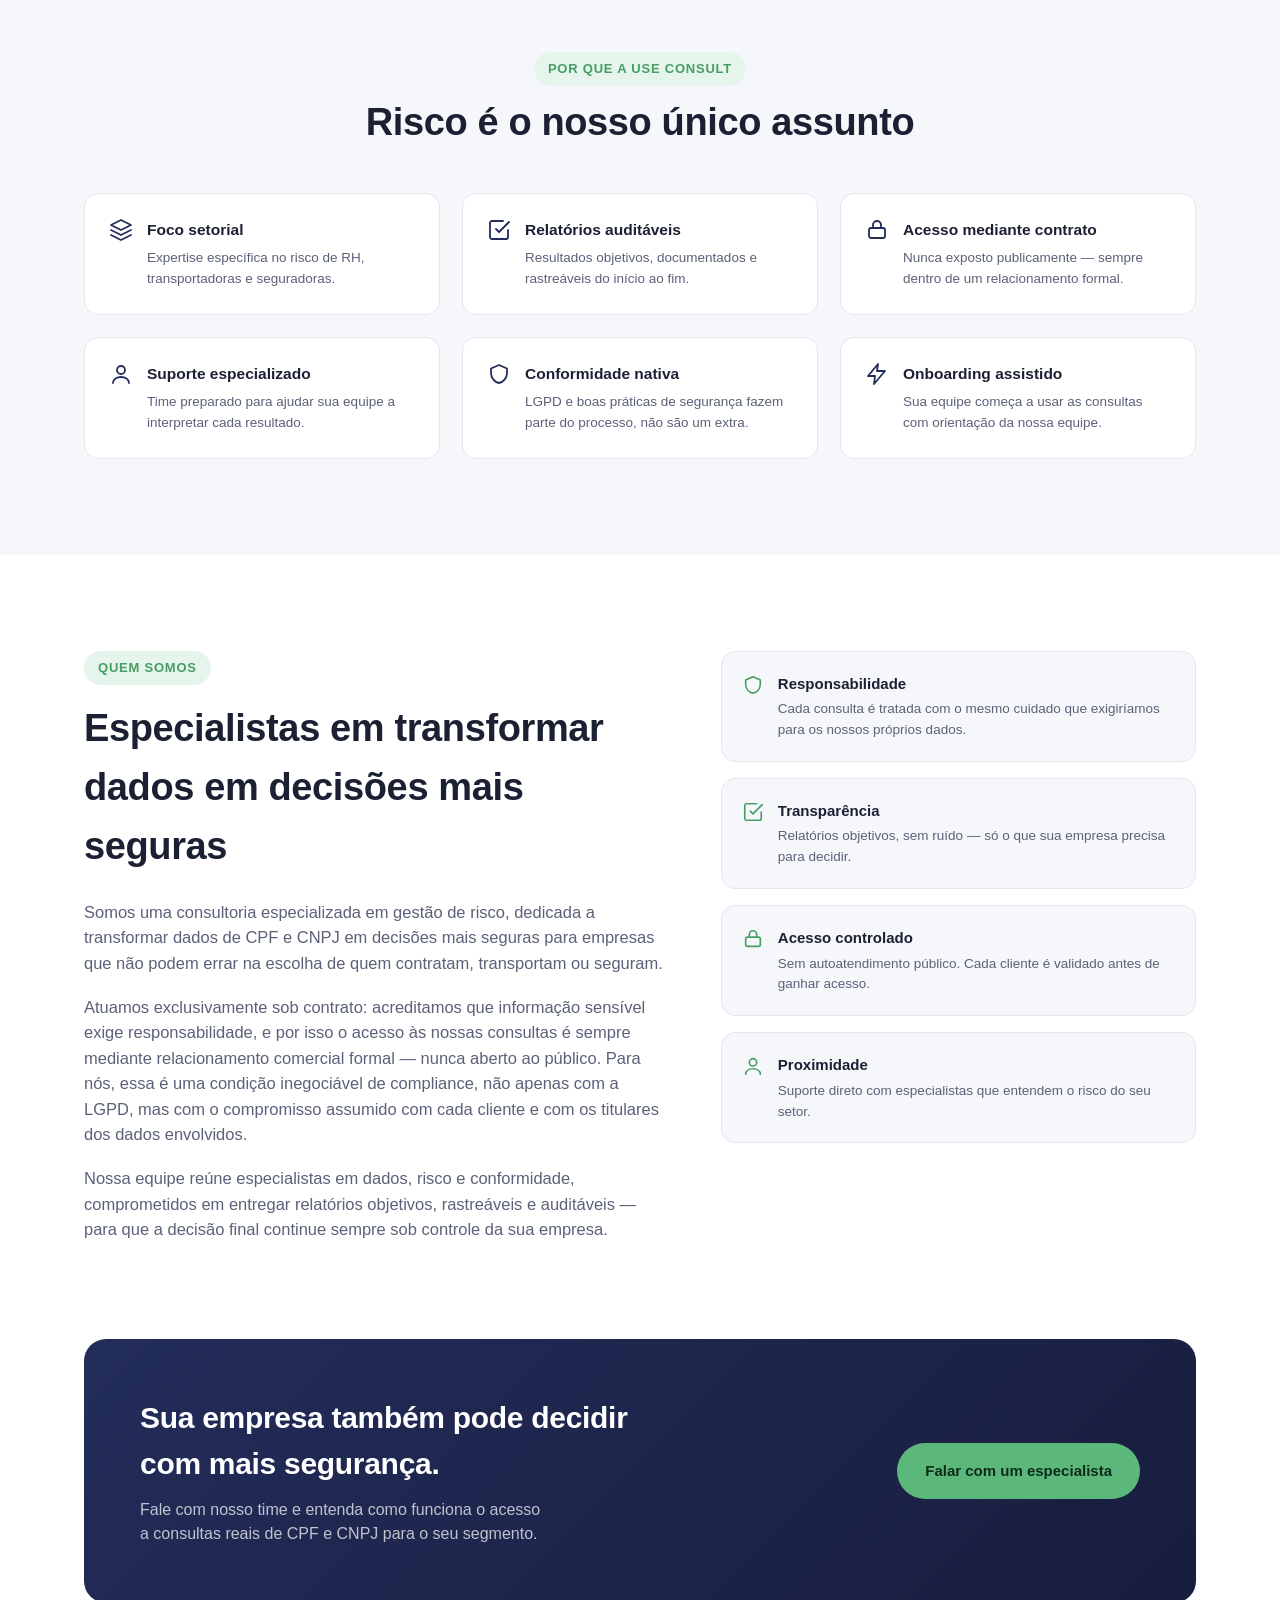
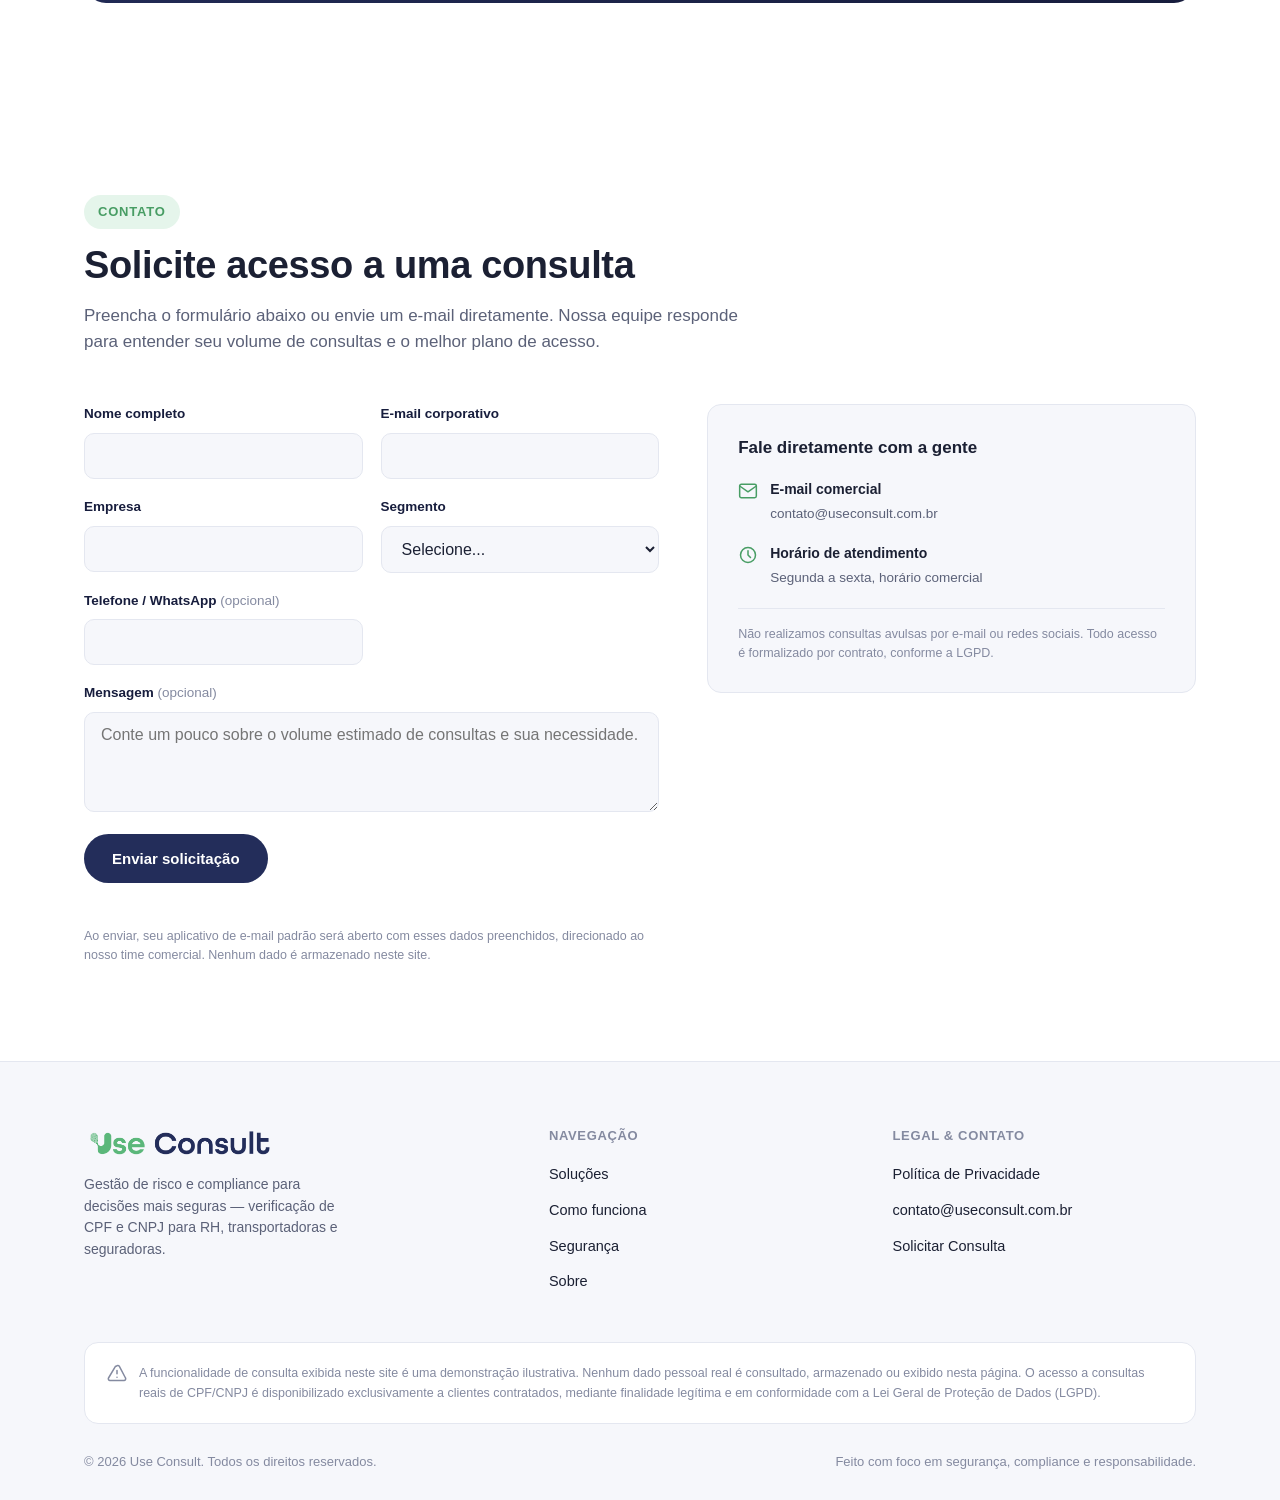
==== commit 0e42c7be: "Fix mobile zoom-on-focus and empty CTA button in mobile header Contact form fields used font-size:15" ====
--- a/index.html
+++ b/index.html
@@ -45,6 +45,7 @@
         <li><a href="#sobre">Sobre</a></li>
         <li><a href="#contato">Contato</a></li>
       </ul>
+      <a href="#contato" class="btn btn-primary btn-block nav-cta">Solicitar Consulta</a>
     </nav>
 
     <div class="header-actions">
--- a/assets/css/style.css
+++ b/assets/css/style.css
@@ -179,6 +179,7 @@
 .site-nav ul { display: flex; align-items: center; gap: 30px; }
 .site-nav a { font-weight: 600; font-size: 15px; color: var(--muted); transition: color .15s ease; }
 .site-nav a:hover { color: var(--navy); }
+.site-nav .nav-cta { display: none; } /* só aparece dentro do menu mobile — ver media query abaixo */
 
 .header-actions { display: flex; align-items: center; gap: 14px; }
 .header-actions .btn { padding: 11px 22px; font-size: 14px; }
@@ -213,7 +214,8 @@
   .site-nav.is-open { opacity: 1; transform: none; pointer-events: auto; }
   .site-nav ul { flex-direction: column; align-items: flex-start; gap: 4px; }
   .site-nav a { display: block; padding: 14px 6px; width: 100%; font-size: 17px; border-bottom: 1px solid var(--border); }
-  .header-actions .btn-primary-label { display: none; }
+  .site-nav .nav-cta { display: flex; margin-top: 22px; }
+  .header-actions .btn-primary { display: none; }
   .nav-toggle { display: inline-flex; }
 }
 @media (min-width: 901px) {
@@ -489,7 +491,7 @@
   border: 1px solid var(--border);
   border-radius: 10px;
   background: var(--bg-alt);
-  font-size: 15px;
+  font-size: 16px; /* <16px faz o iOS Safari dar zoom automático ao focar o campo */
 }
 .field input:focus, .field select:focus, .field textarea:focus { border-color: var(--green); background: #fff; }
 .field textarea { resize: vertical; min-height: 100px; }
